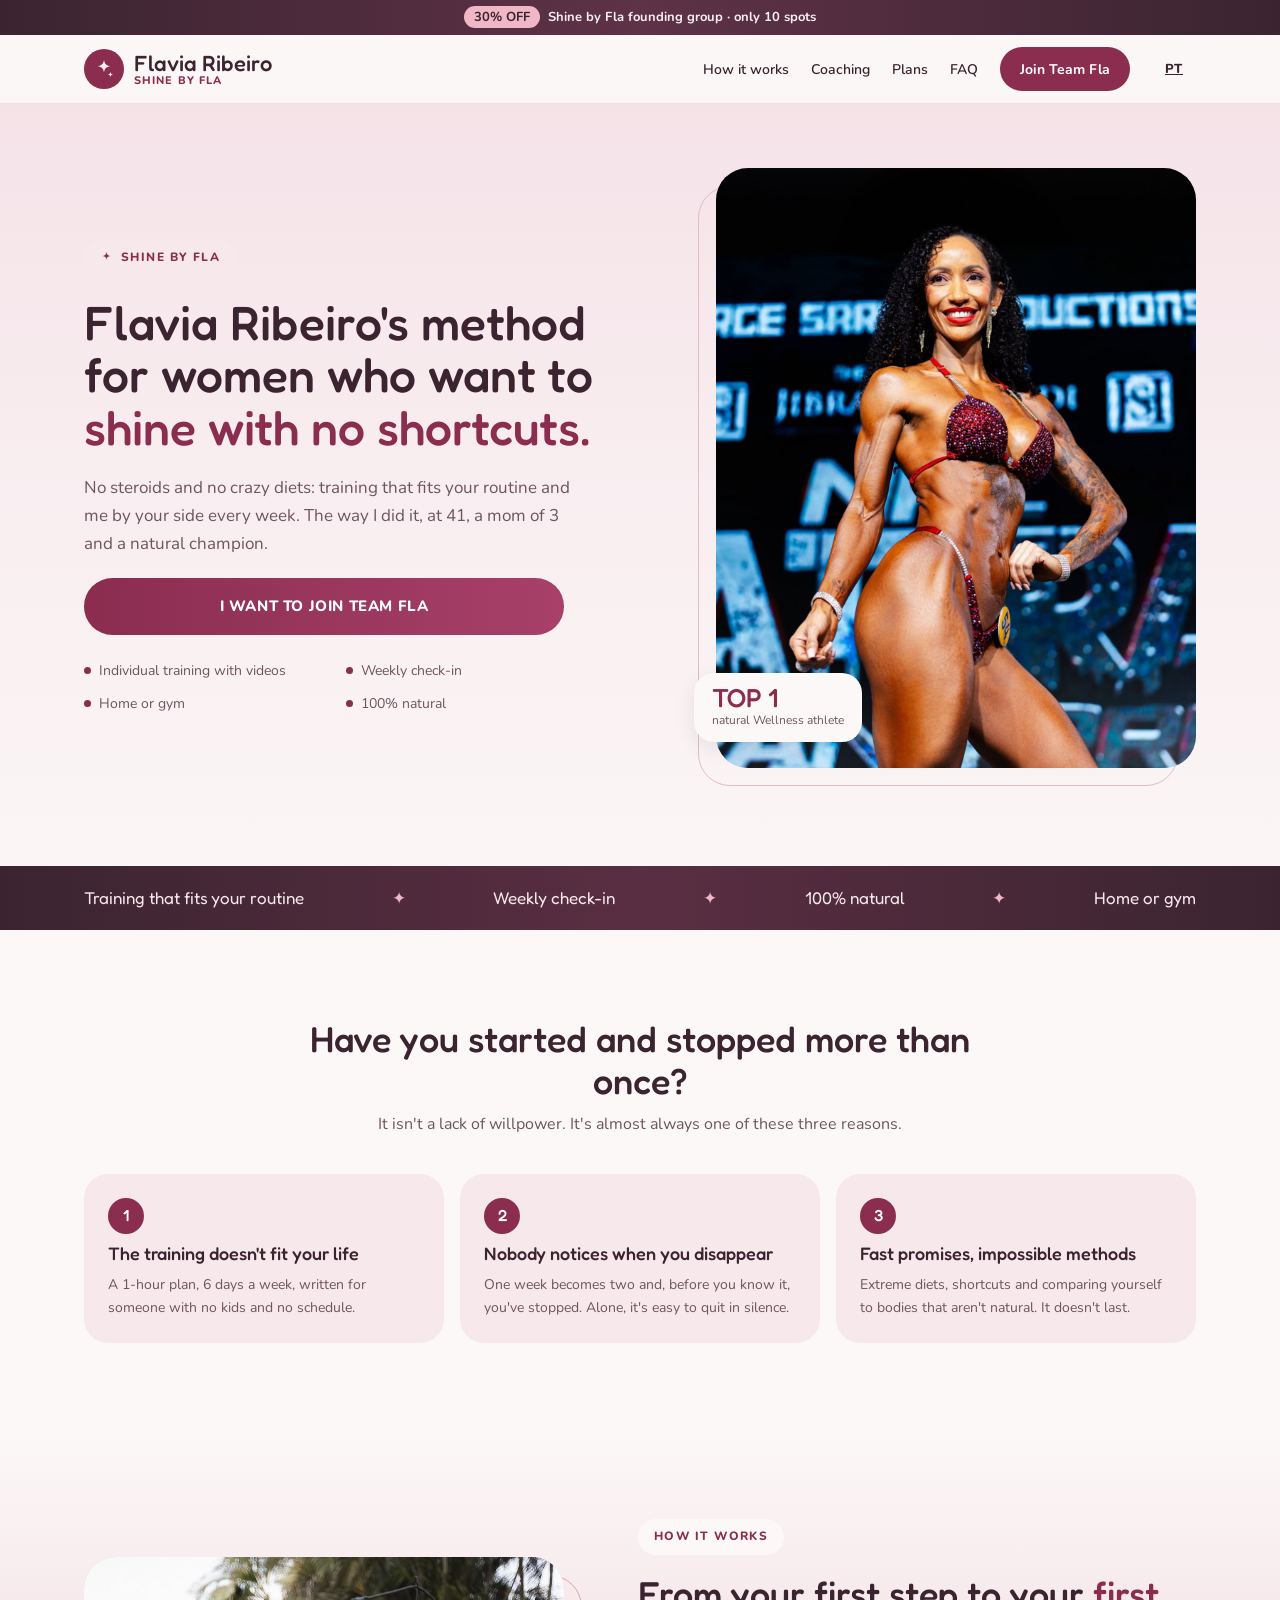
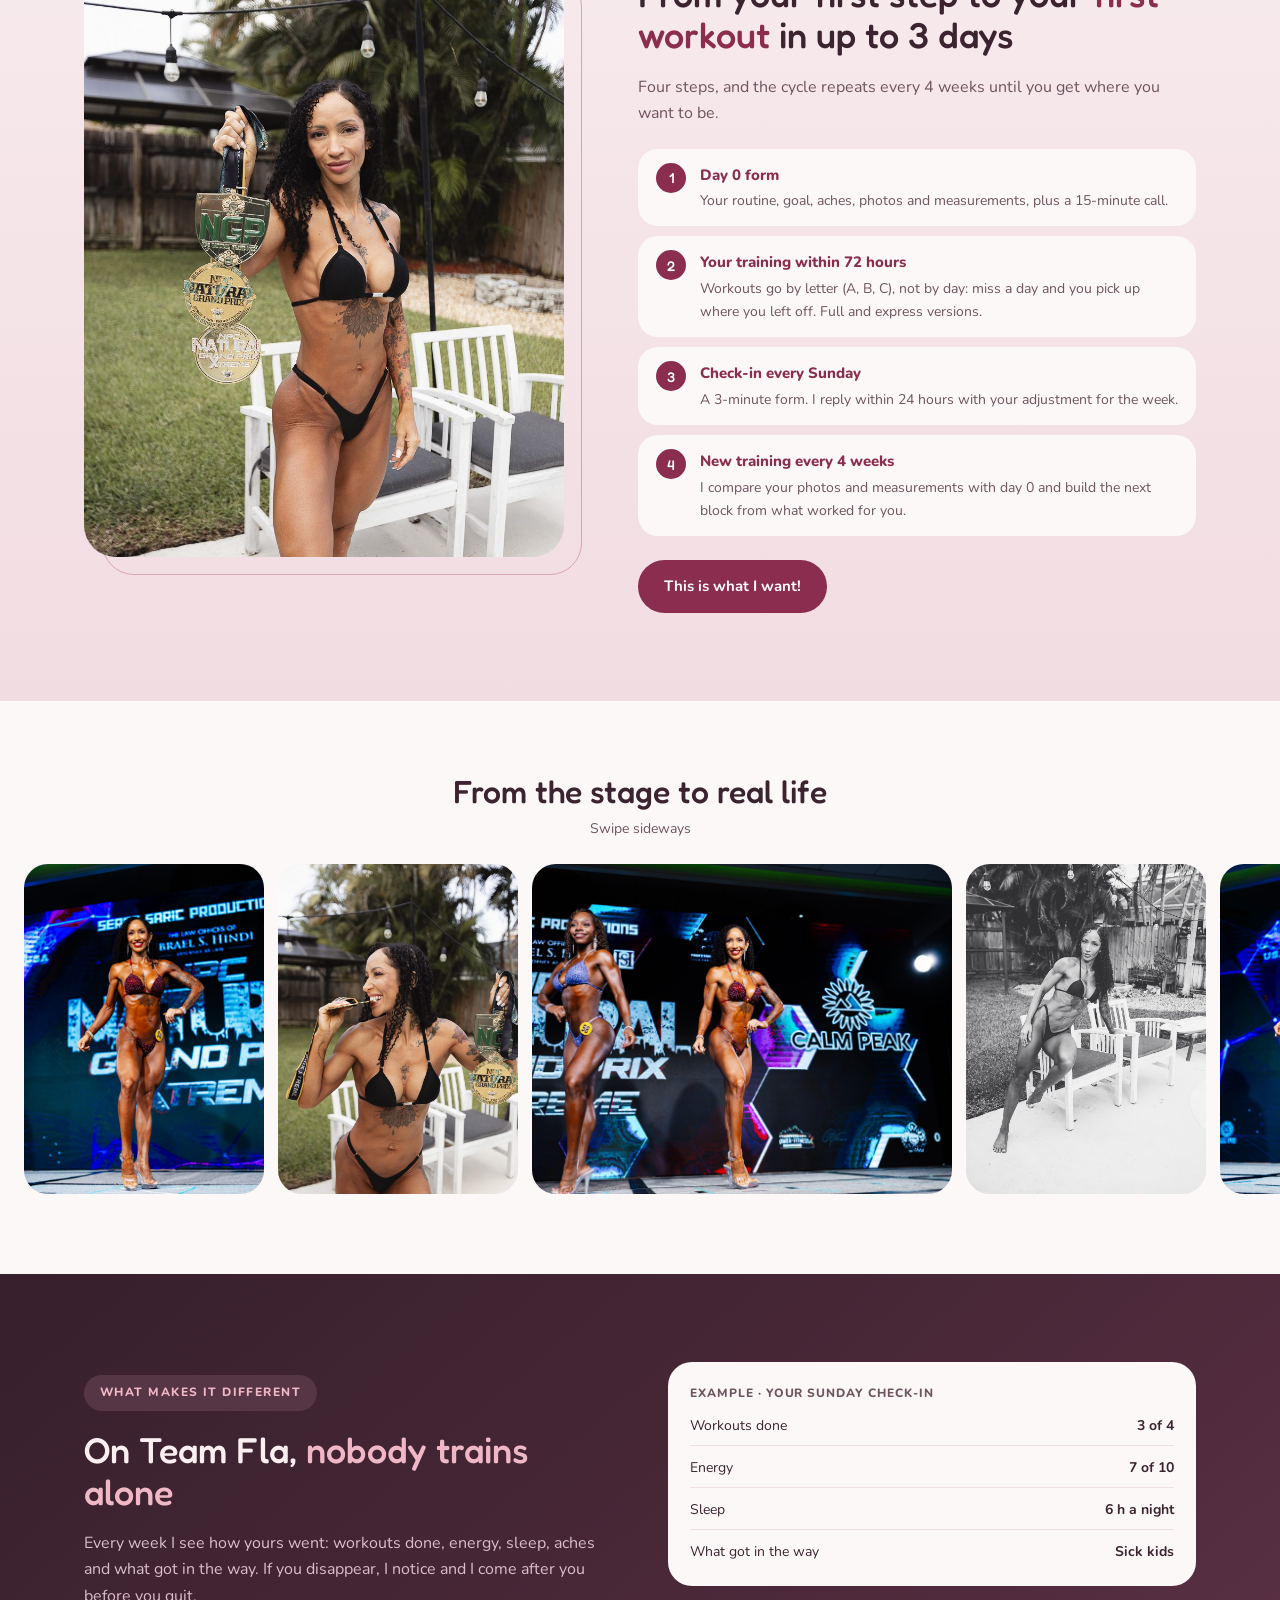
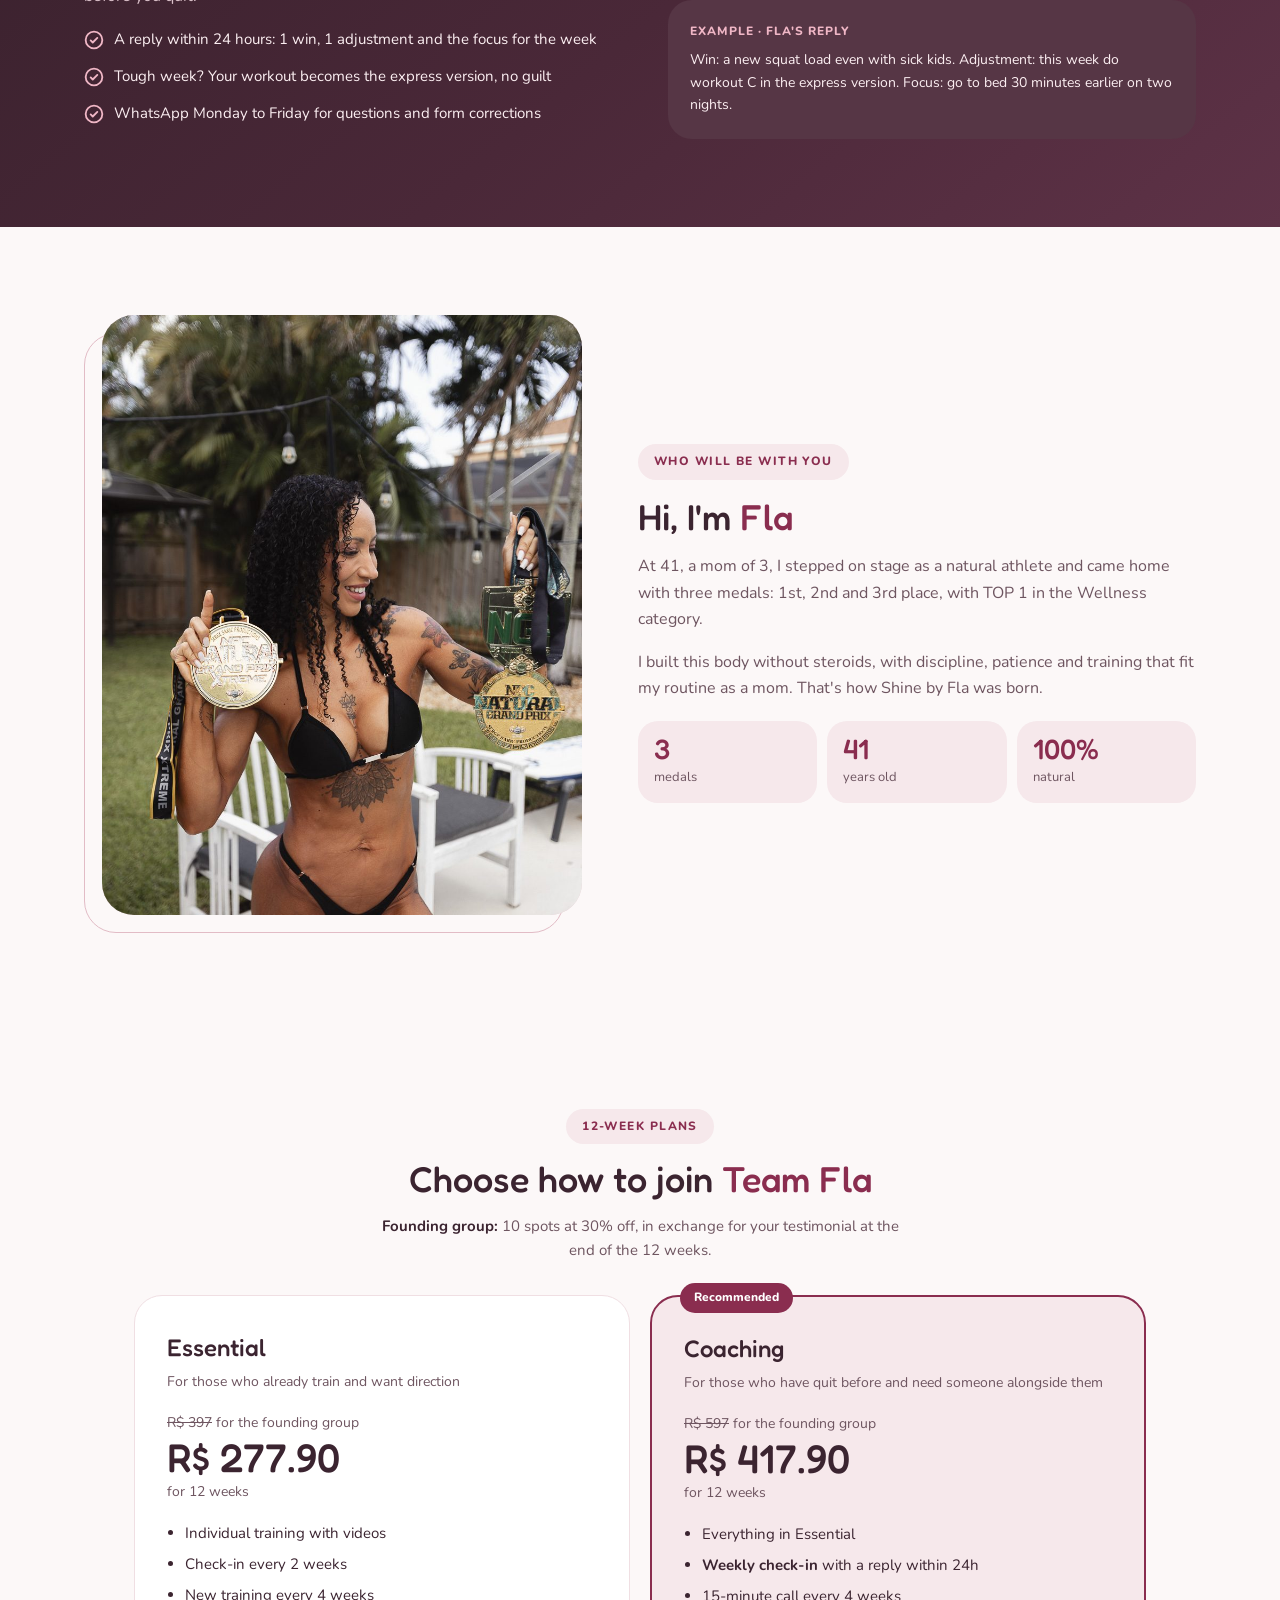
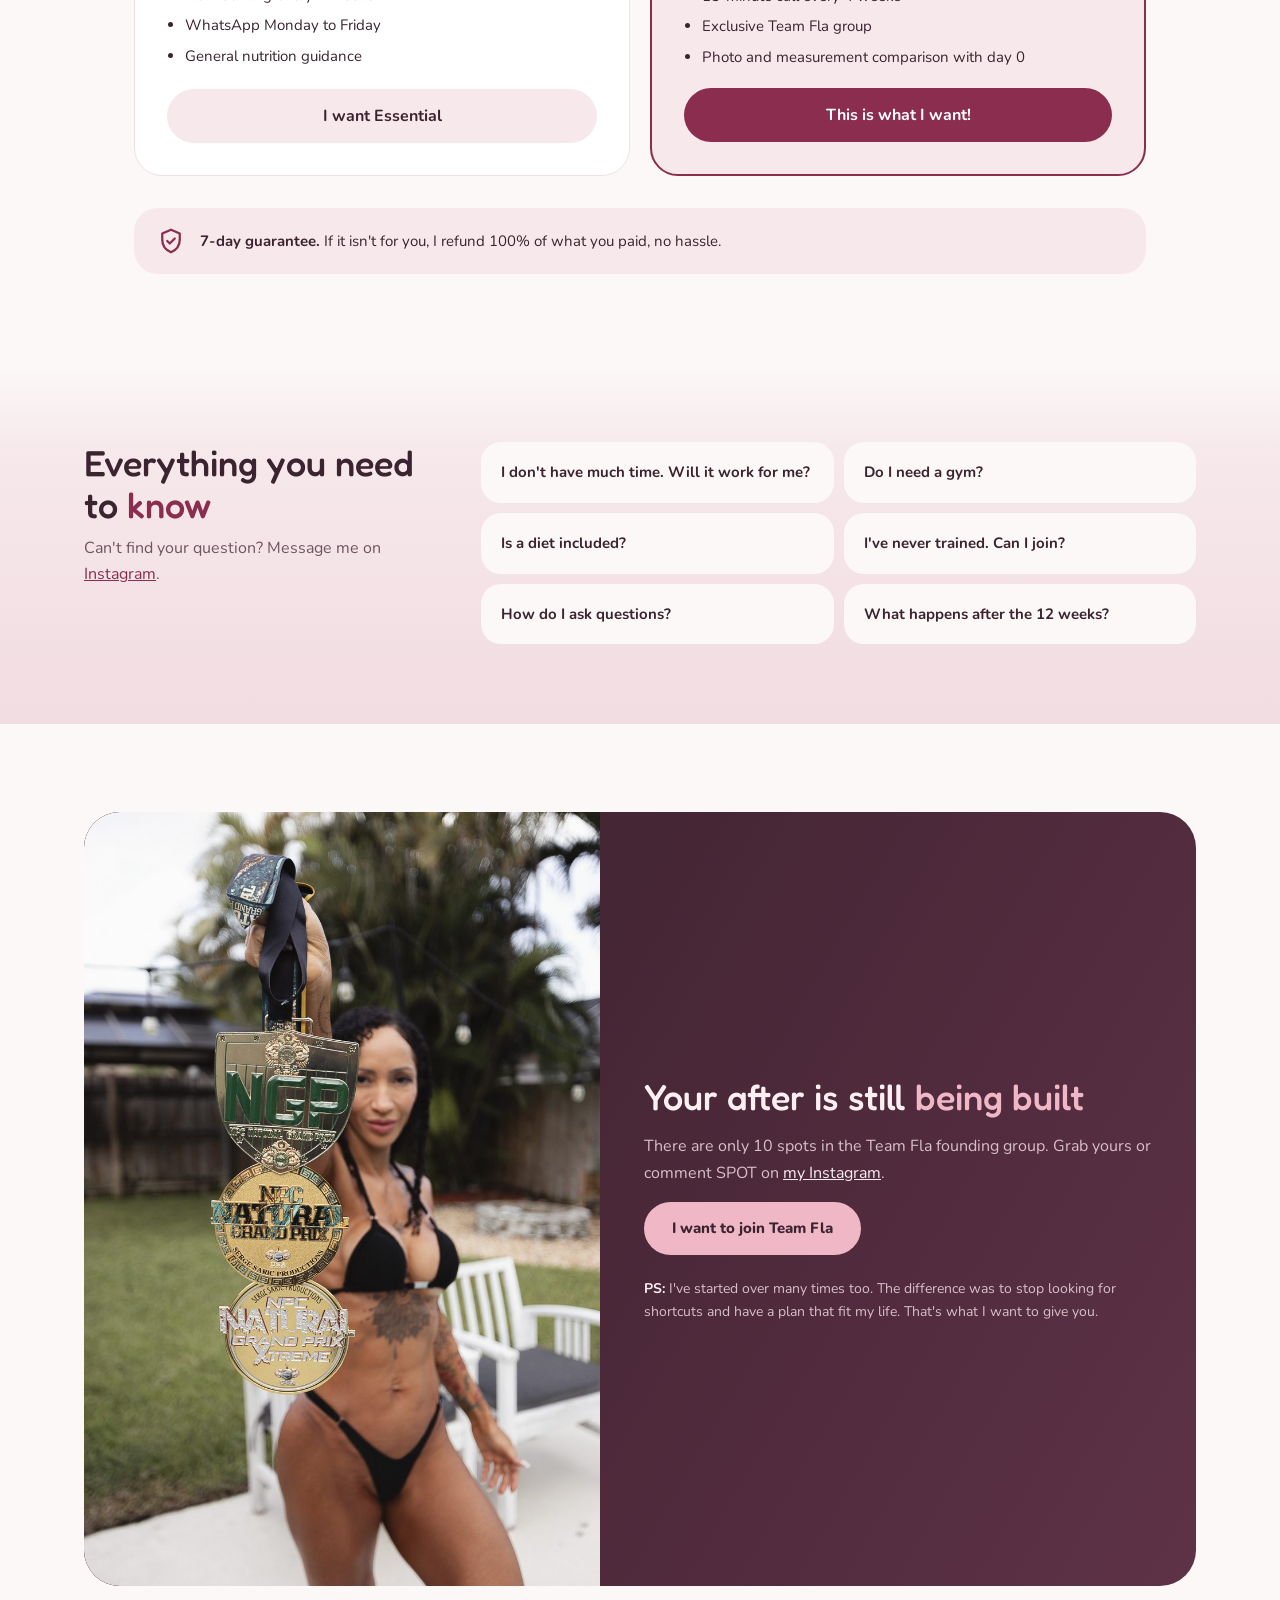
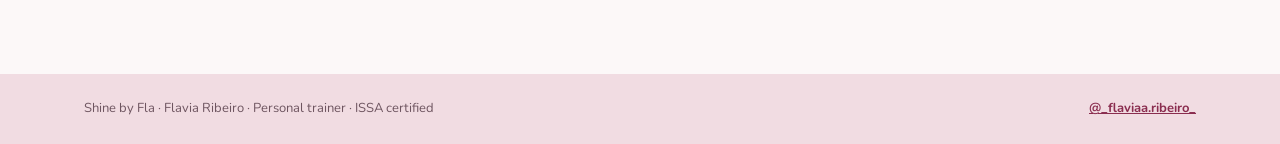
==== en/index.html @ b109c264 "Add page rebuild, English version and SEO files Completes 43a4dea, which only staged the image chang" ====
<!doctype html>
<html lang="en">
<head>
  <meta charset="utf-8">
  <meta name="viewport" content="width=device-width, initial-scale=1">
  <title>Shine by Fla · Flavia Ribeiro</title>
  <meta name="description" content="Flavia Ribeiro's method for women who want to shine with no shortcuts: training that fits your routine, weekly check-ins and 100% natural.">
  <meta name="author" content="Flavia Ribeiro">
  <meta name="theme-color" content="#FCF8F8">

  <meta name="robots" content="index, follow, max-image-preview:large">

  <meta property="og:site_name" content="Shine by Fla">
  <meta property="og:title" content="Shine by Fla · Flavia Ribeiro">
  <meta property="og:description" content="No steroids and no crazy diets: training that fits your routine and support every single week.">
  <meta property="og:type" content="website">
  <meta property="og:locale" content="en_US">
  <meta property="og:locale:alternate" content="pt_BR">
  <meta property="og:url" content="https://flaribeiro.com/en/">
  <meta property="og:image" content="https://flaribeiro.com/images/og.jpg">
  <meta property="og:image:type" content="image/jpeg">
  <meta property="og:image:width" content="1200">
  <meta property="og:image:height" content="630">
  <meta property="og:image:alt" content="Flavia Ribeiro smiling on the Grand Prix stage">
  <meta name="twitter:card" content="summary_large_image">
  <meta name="twitter:title" content="Shine by Fla · Flavia Ribeiro">
  <meta name="twitter:description" content="No steroids and no crazy diets: training that fits your routine and support every single week.">
  <meta name="twitter:image" content="https://flaribeiro.com/images/og.jpg">
  <meta name="twitter:image:alt" content="Flavia Ribeiro smiling on the Grand Prix stage">

  <link rel="canonical" href="https://flaribeiro.com/en/">
  <link rel="alternate" hreflang="pt-BR" href="https://flaribeiro.com/">
  <link rel="alternate" hreflang="en" href="https://flaribeiro.com/en/">
  <link rel="alternate" hreflang="x-default" href="https://flaribeiro.com/">
  <link rel="icon" type="image/svg+xml" href="../favicon.svg">
  <link rel="apple-touch-icon" href="../apple-touch-icon.png">
  <link rel="preload" as="image" href="../images/hero-palco.jpg" fetchpriority="high">

  <script type="application/ld+json">
  {
    "@context": "https://schema.org",
    "@graph": [
      {
        "@type": "WebSite",
        "@id": "https://flaribeiro.com/en/#website",
        "url": "https://flaribeiro.com/en/",
        "name": "Shine by Fla",
        "inLanguage": "en",
        "publisher": { "@id": "https://flaribeiro.com/#flavia" }
      },
      {
        "@type": "Person",
        "@id": "https://flaribeiro.com/#flavia",
        "name": "Flavia Ribeiro",
        "jobTitle": "Personal trainer",
        "description": "ISSA-certified personal trainer.",
        "url": "https://flaribeiro.com/en/",
        "image": "https://flaribeiro.com/images/hero-palco.jpg",
        "sameAs": ["https://www.instagram.com/_flaviaa.ribeiro_/"]
      },
      {
        "@type": "Service",
        "@id": "https://flaribeiro.com/en/#service",
        "name": "Shine by Fla",
        "serviceType": "Online training coaching",
        "description": "12-week program with individual video workouts, check-ins and coaching, at home or at the gym.",
        "url": "https://flaribeiro.com/en/",
        "image": "https://flaribeiro.com/images/hero-palco.jpg",
        "provider": { "@id": "https://flaribeiro.com/#flavia" },
        "offers": [
          {
            "@type": "Offer",
            "name": "Essential",
            "price": "277.90",
            "priceCurrency": "BRL",
            "url": "https://flaribeiro.com/en/#plans"
          },
          {
            "@type": "Offer",
            "name": "Coaching",
            "price": "417.90",
            "priceCurrency": "BRL",
            "url": "https://flaribeiro.com/en/#plans"
          }
        ]
      },
      {
        "@type": "FAQPage",
        "@id": "https://flaribeiro.com/en/#faq",
        "inLanguage": "en",
        "mainEntity": [
          { "@type": "Question", "name": "I don't have much time. Will it work for me?", "acceptedAnswer": { "@type": "Answer", "text": "Yes. Every workout has an express version, and workouts go by letter: miss a day and you pick up where you left off." } },
          { "@type": "Question", "name": "Do I need a gym?", "acceptedAnswer": { "@type": "Answer", "text": "No. I build your training around what you have, at home or at the gym." } },
          { "@type": "Question", "name": "Is a diet included?", "acceptedAnswer": { "@type": "Answer", "text": "You get general nutrition guidance. An individual meal plan comes from a nutritionist." } },
          { "@type": "Question", "name": "I've never trained. Can I join?", "acceptedAnswer": { "@type": "Answer", "text": "Yes. Your day 0 form sets your level, and the videos show every exercise." } },
          { "@type": "Question", "name": "How do I ask questions?", "acceptedAnswer": { "@type": "Answer", "text": "On WhatsApp, Monday to Friday. You can send a video of an exercise for me to correct." } },
          { "@type": "Question", "name": "What happens after the 12 weeks?", "acceptedAnswer": { "@type": "Answer", "text": "In week 10 we talk about your next cycle. Renew before week 12 and you get 10% off." } }
        ]
      }
    ]
  }
  </script>

  <link rel="preconnect" href="https://fonts.googleapis.com">
  <link rel="preconnect" href="https://fonts.gstatic.com" crossorigin>
  <link href="https://fonts.googleapis.com/css2?family=Fredoka:wght@400;500;600&family=Nunito:wght@400;500;600;700;800&display=swap" rel="stylesheet">

  <link rel="stylesheet" href="../styles.css">

  <script async src="https://www.googletagmanager.com/gtag/js?id=G-E8Y16LYH1F"></script>
  <script>
    window.dataLayer = window.dataLayer || [];
    function gtag(){dataLayer.push(arguments);}
    gtag('js', new Date());
    gtag('config', 'G-E8Y16LYH1F');
  </script>
</head>
<body>
  <a class="skip-link" href="#top">Skip to content</a>

  <svg width="0" height="0" style="position:absolute" aria-hidden="true">
    <symbol id="i-sparkle" viewBox="0 0 24 24"><path d="M12 2c.6 4.6 2.4 6.4 7 7-4.6.6-6.4 2.4-7 7-.6-4.6-2.4-6.4-7-7 4.6-.6 6.4-2.4 7-7z"/></symbol>
    <symbol id="i-sparkles" viewBox="0 0 24 24"><path d="M12 2c.6 4.6 2.4 6.4 7 7-4.6.6-6.4 2.4-7 7-.6-4.6-2.4-6.4-7-7 4.6-.6 6.4-2.4 7-7z"/><path d="M19 15c.3 2 1 2.7 3 3-2 .3-2.7 1-3 3-.3-2-1-2.7-3-3 2-.3 2.7-1 3-3z"/></symbol>
    <symbol id="i-check" viewBox="0 0 24 24"><circle cx="12" cy="12" r="10"/><path d="M8 12.5l2.5 2.5L16 9.5"/></symbol>
  </svg>

  <div class="page">

    <header class="site-header">
      <div class="promo"><span class="promo__tag">30% OFF</span>Shine by Fla founding group · only 10 spots</div>
      <div class="site-header__bar">
        <a class="brand" href="#top">
          <span class="brand__mark"><svg aria-hidden="true" width="22" height="22"><use href="#i-sparkles"/></svg></span>
          <span class="brand__text">
            <span class="brand__name">Flavia Ribeiro</span>
            <span class="brand__sub">SHINE BY FLA</span>
          </span>
        </a>
        <nav class="site-nav" aria-label="Sections">
          <a class="site-nav__link" href="#how-it-works">How it works</a>
          <a class="site-nav__link" href="#coaching">Coaching</a>
          <a class="site-nav__link" href="#plans">Plans</a>
          <a class="site-nav__link" href="#faq">FAQ</a>
          <a class="btn btn--accent btn--nav" href="#plans">Join Team Fla</a>
          <a class="lang-link" href="../" hreflang="pt-BR" lang="pt-BR" aria-label="Ler esta página em português">PT</a>
        </nav>
      </div>
    </header>

    <main>

      <section id="top" class="wrap split hero">
        <div class="split__text split__text--wide hero__copy">
          <p class="pill pill--soft pill--icon"><svg aria-hidden="true" width="13" height="13"><use href="#i-sparkle"/></svg>SHINE BY FLA</p>
          <h1>Flavia Ribeiro's method for women who want to <span class="hl">shine with no shortcuts.</span></h1>
          <p class="hero__lede">No steroids and no crazy diets: training that fits your routine and me by your side every week. The way I did it, at 41, a mom of 3 and a natural champion.</p>
          <a class="btn btn--hero" href="#plans">I WANT TO JOIN TEAM FLA</a>
          <ul class="hero__points">
            <li>Individual training with videos</li>
            <li>Weekly check-in</li>
            <li>Home or gym</li>
            <li>100% natural</li>
          </ul>
        </div>
        <div class="framed framed--left">
          <div class="framed__line" aria-hidden="true"></div>
          <img src="../images/hero-palco.jpg" alt="Flavia Ribeiro smiling on the Grand Prix stage" width="1350" height="1800" style="object-position: center 22%" fetchpriority="high" decoding="async">
          <div class="badge">
            <span class="badge__title">TOP 1</span>
            <span class="badge__sub">natural Wellness athlete</span>
          </div>
        </div>
      </section>

      <section class="pillars" aria-label="Shine by Fla pillars">
        <div class="wrap pillars__row">
          <span>Training that fits your routine</span>
          <span class="pillars__star" aria-hidden="true">✦</span>
          <span>Weekly check-in</span>
          <span class="pillars__star" aria-hidden="true">✦</span>
          <span>100% natural</span>
          <span class="pillars__star" aria-hidden="true">✦</span>
          <span>Home or gym</span>
        </div>
      </section>

      <section class="wrap section pain">
        <div class="section-head">
          <h2>Have you started and stopped more than once?</h2>
          <p>It isn't a lack of willpower. It's almost always one of these three reasons.</p>
        </div>
        <div class="pain__grid">
          <div class="pain__card">
            <p class="num num--lg">1</p>
            <h3>The training doesn't fit your life</h3>
            <p>A 1-hour plan, 6 days a week, written for someone with no kids and no schedule.</p>
          </div>
          <div class="pain__card">
            <p class="num num--lg">2</p>
            <h3>Nobody notices when you disappear</h3>
            <p>One week becomes two and, before you know it, you've stopped. Alone, it's easy to quit in silence.</p>
          </div>
          <div class="pain__card">
            <p class="num num--lg">3</p>
            <h3>Fast promises, impossible methods</h3>
            <p>Extreme diets, shortcuts and comparing yourself to bodies that aren't natural. It doesn't last.</p>
          </div>
        </div>
      </section>

      <section id="how-it-works" class="how">
        <div class="wrap split split--reverse section">
          <div class="framed framed--right">
            <div class="framed__line" aria-hidden="true"></div>
            <img src="../images/como-funciona-medalhas.jpg" alt="Flavia holding her three Grand Prix medals" width="900" height="1350" style="object-position: center 28%" loading="lazy" decoding="async">
          </div>
          <div class="split__text split__text--wide stack-18">
            <p class="pill pill--light">HOW IT WORKS</p>
            <h2>From your first step to your <span class="hl">first workout</span> in up to 3 days</h2>
            <p class="muted">Four steps, and the cycle repeats every 4 weeks until you get where you want to be.</p>
            <ol class="steps">
              <li class="step">
                <span class="num">1</span>
                <div><h3>Day 0 form</h3><p>Your routine, goal, aches, photos and measurements, plus a 15-minute call.</p></div>
              </li>
              <li class="step">
                <span class="num">2</span>
                <div><h3>Your training within 72 hours</h3><p>Workouts go by letter (A, B, C), not by day: miss a day and you pick up where you left off. Full and express versions.</p></div>
              </li>
              <li class="step">
                <span class="num">3</span>
                <div><h3>Check-in every Sunday</h3><p>A 3-minute form. I reply within 24 hours with your adjustment for the week.</p></div>
              </li>
              <li class="step">
                <span class="num">4</span>
                <div><h3>New training every 4 weeks</h3><p>I compare your photos and measurements with day 0 and build the next block from what worked for you.</p></div>
              </li>
            </ol>
            <a class="btn btn--accent btn--inline" href="#plans">This is what I want!</a>
          </div>
        </div>
      </section>

      <section class="gallery" aria-labelledby="gallery-title">
        <div class="wrap section-head section-head--tight">
          <h2 id="gallery-title" class="h2--sm">From the stage to real life</h2>
          <p class="small">Swipe sideways</p>
        </div>
        <div class="rail" tabindex="0" role="group" aria-labelledby="gallery-title">
          <div class="rail__track">
            <img src="../images/galeria-1.jpg" alt="Flavia facing front on the NPC Natural Grand Prix stage" width="1350" height="1800" style="object-position: center 35%" loading="lazy" decoding="async">
            <img src="../images/galeria-2.jpg" alt="Flavia biting her medal and smiling" width="900" height="1350" style="object-position: center 25%" loading="lazy" decoding="async">
            <img class="rail__wide" src="../images/galeria-3.jpg" alt="Flavia during the stage comparison" width="1800" height="1350" style="object-position: 78% center" loading="lazy" decoding="async">
            <img src="../images/galeria-4.jpg" alt="Black and white photo of Flavia in the backyard" width="900" height="1350" style="object-position: center 40%" loading="lazy" decoding="async">
            <img src="../images/galeria-5.jpg" alt="Flavia in a side pose on stage" width="1350" height="1800" style="object-position: center 35%" loading="lazy" decoding="async">
            <img src="../images/galeria-6.jpg" alt="Flavia smiling on stage" width="1350" height="1800" style="object-position: center 30%" loading="lazy" decoding="async">
            <img src="../images/galeria-7.jpg" alt="Flavia in a back pose on stage" width="1350" height="1800" style="object-position: center 35%" loading="lazy" decoding="async">
            <img src="../images/galeria-8.jpg" alt="Flavia walking on stage" width="1350" height="1800" style="object-position: center 40%" loading="lazy" decoding="async">
            <img src="../images/galeria-9.jpg" alt="Flavia in a front pose on stage" width="1350" height="1800" style="object-position: center 30%" loading="lazy" decoding="async">
          </div>
        </div>
      </section>

      <section id="coaching" class="coach">
        <div class="wrap split section">
          <div class="split__text stack-18">
            <p class="pill pill--dark">WHAT MAKES IT DIFFERENT</p>
            <h2>On Team Fla, <span class="hl-light">nobody trains alone</span></h2>
            <p class="coach__lede">Every week I see how yours went: workouts done, energy, sleep, aches and what got in the way. If you disappear, I notice and I come after you before you quit.</p>
            <ul class="coach__list">
              <li><svg aria-hidden="true" width="20" height="20"><use href="#i-check"/></svg><span>A reply within 24 hours: 1 win, 1 adjustment and the focus for the week</span></li>
              <li><svg aria-hidden="true" width="20" height="20"><use href="#i-check"/></svg><span>Tough week? Your workout becomes the express version, no guilt</span></li>
              <li><svg aria-hidden="true" width="20" height="20"><use href="#i-check"/></svg><span>WhatsApp Monday to Friday for questions and form corrections</span></li>
            </ul>
          </div>
          <div class="split__text coach__cards">
            <div class="checkin">
              <p class="card-label">Example · your Sunday check-in</p>
              <div class="checkin__row"><span>Workouts done</span><strong>3 of 4</strong></div>
              <div class="checkin__row"><span>Energy</span><strong>7 of 10</strong></div>
              <div class="checkin__row"><span>Sleep</span><strong>6 h a night</strong></div>
              <div class="checkin__row"><span>What got in the way</span><strong>Sick kids</strong></div>
            </div>
            <div class="reply">
              <p class="card-label">Example · Fla's reply</p>
              <p>Win: a new squat load even with sick kids. Adjustment: this week do workout C in the express version. Focus: go to bed 30 minutes earlier on two nights.</p>
            </div>
          </div>
        </div>
      </section>

      <section class="wrap split section about">
        <div class="framed framed--left">
          <div class="framed__line" aria-hidden="true"></div>
          <img src="../images/sobre-medalhas.jpg" alt="Flavia smiling with her medals in her backyard" width="900" height="1350" style="object-position: 52% 30%" loading="lazy" decoding="async">
        </div>
        <div class="split__text split__text--wide stack-16">
          <p class="pill pill--soft">WHO WILL BE WITH YOU</p>
          <h2>Hi, I'm <span class="hl">Fla</span></h2>
          <p class="muted">At 41, a mom of 3, I stepped on stage as a natural athlete and came home with three medals: 1st, 2nd and 3rd place, with TOP 1 in the Wellness category.</p>
          <p class="muted">I built this body without steroids, with discipline, patience and training that fit my routine as a mom. That's how Shine by Fla was born.</p>
          <div class="stats">
            <div class="stat"><p class="stat__value">3</p><p class="stat__label">medals</p></div>
            <div class="stat"><p class="stat__value">41</p><p class="stat__label">years old</p></div>
            <div class="stat"><p class="stat__value">100%</p><p class="stat__label">natural</p></div>
          </div>
        </div>
      </section>

      <!-- Testimonials: disabled until real, authorized content exists. See the commented section in ../index.html. -->

      <section id="plans" class="plans">
        <div class="plans__head">
          <p class="pill pill--soft">12-WEEK PLANS</p>
          <h2>Choose how to join <span class="hl">Team Fla</span></h2>
          <p><strong>Founding group:</strong> 10 spots at 30% off, in exchange for your testimonial at the end of the 12 weeks.</p>
        </div>
        <div class="plans__grid">
          <div class="plan">
            <div>
              <h3>Essential</h3>
              <p class="plan__for">For those who already train and want direction</p>
            </div>
            <div>
              <p class="plan__note"><s>R$ 397</s> for the founding group</p>
              <p class="plan__price">R$ 277.90</p>
              <p class="plan__note">for 12 weeks</p>
            </div>
            <ul class="plan__list">
              <li>Individual training with videos</li>
              <li>Check-in every 2 weeks</li>
              <li>New training every 4 weeks</li>
              <li>WhatsApp Monday to Friday</li>
              <li>General nutrition guidance</li>
            </ul>
            <a class="btn btn--soft btn--plan" href="https://wa.me/17543263220?text=Hi%20Fla!%20I%20want%20to%20join%20Team%20Fla%20on%20the%20Essential%20plan." rel="noopener">I want Essential</a>
          </div>
          <div class="plan plan--featured">
            <p class="plan__flag">Recommended</p>
            <div>
              <h3>Coaching</h3>
              <p class="plan__for">For those who have quit before and need someone alongside them</p>
            </div>
            <div>
              <p class="plan__note"><s>R$ 597</s> for the founding group</p>
              <p class="plan__price">R$ 417.90</p>
              <p class="plan__note">for 12 weeks</p>
            </div>
            <ul class="plan__list">
              <li>Everything in Essential</li>
              <li><strong>Weekly check-in</strong> with a reply within 24h</li>
              <li>15-minute call every 4 weeks</li>
              <li>Exclusive Team Fla group</li>
              <li>Photo and measurement comparison with day 0</li>
            </ul>
            <a class="btn btn--accent btn--plan" href="https://wa.me/17543263220?text=Hi%20Fla!%20I%20want%20to%20join%20Team%20Fla%20on%20the%20Coaching%20plan." rel="noopener">This is what I want!</a>
          </div>
        </div>
        <div class="guarantee">
          <svg aria-hidden="true" width="30" height="30" viewBox="0 0 24 24" fill="none" stroke="#8A2D4F" stroke-width="1.8" stroke-linecap="round" stroke-linejoin="round"><path d="M12 3l7 3v5c0 5-3.5 8.5-7 10-3.5-1.5-7-5-7-10V6l7-3z"/><path d="M9 12l2 2 4-4"/></svg>
          <p><strong>7-day guarantee.</strong> If it isn't for you, I refund 100% of what you paid, no hassle.</p>
        </div>
      </section>

      <section id="faq" class="faq">
        <div class="wrap faq__inner">
          <div class="faq__intro">
            <h2>Everything you need to <span class="hl">know</span></h2>
            <p class="muted">Can't find your question? Message me on <a href="https://www.instagram.com/_flaviaa.ribeiro_/" rel="noopener">Instagram</a>.</p>
          </div>
          <div class="faq__list">
            <details><summary>I don't have much time. Will it work for me?</summary><p>Yes. Every workout has an express version, and workouts go by letter: miss a day and you pick up where you left off.</p></details>
            <details><summary>Do I need a gym?</summary><p>No. I build your training around what you have, at home or at the gym.</p></details>
            <details><summary>Is a diet included?</summary><p>You get general nutrition guidance. An individual meal plan comes from a nutritionist.</p></details>
            <details><summary>I've never trained. Can I join?</summary><p>Yes. Your day 0 form sets your level, and the videos show every exercise.</p></details>
            <details><summary>How do I ask questions?</summary><p>On WhatsApp, Monday to Friday. You can send a video of an exercise for me to correct.</p></details>
            <details><summary>What happens after the 12 weeks?</summary><p>In week 10 we talk about your next cycle. Renew before week 12 and you get 10% off.</p></details>
          </div>
        </div>
      </section>

      <section class="wrap section">
        <div class="final">
          <img src="../images/cta-medalhas.jpg" alt="Flavia raising her medals in the foreground" width="900" height="1350" loading="lazy" decoding="async">
          <div class="final__copy">
            <h2>Your after is still <span class="hl-light">being built</span></h2>
            <p>There are only 10 spots in the Team Fla founding group. Grab yours or comment SPOT on <a href="https://www.instagram.com/_flaviaa.ribeiro_/" rel="noopener">my Instagram</a>.</p>
            <a class="btn btn--rose" href="#plans">I want to join Team Fla</a>
            <p class="final__ps"><strong>PS:</strong> I've started over many times too. The difference was to stop looking for shortcuts and have a plan that fit my life. That's what I want to give you.</p>
          </div>
        </div>
      </section>

    </main>

    <footer class="site-footer">
      <div class="wrap site-footer__row">
        <span>Shine by Fla · Flavia Ribeiro · Personal trainer · ISSA certified</span>
        <a href="https://www.instagram.com/_flaviaa.ribeiro_/" rel="noopener">@_flaviaa.ribeiro_</a>
      </div>
    </footer>

  </div>
</body>
</html>
---- styles.css ----
/* Shine by Fla. Values follow the "Página de vendas" design mockup. */

:root {
  --accent: #8A2D4F;
  --accent-hover: #6A1F3B;
  --accent-bright: #A8406A;
  --ink: #3B2430;
  --muted: #6E5560;
  --paper: #FCF8F8;
  --blush: #F6E8EB;
  --blush-deep: #F1DCE2;
  --line: #F0DFE3;
  --rose: #F0B7C6;
  --rose-line: #E2BCC6;
  --rose-line-deep: #D9A5B4;
  --photo-bg: #EBCFD6;
  --plum: #563645;
  --on-dark: #FCEFF2;
  --on-dark-muted: #D9BFC8;
  --display: Fredoka, sans-serif;
  --body: Nunito, system-ui, sans-serif;
}

*, *::before, *::after { box-sizing: border-box; }

html { scroll-behavior: smooth; scroll-padding-top: 110px; }

body {
  margin: 0;
  background: var(--paper);
  color: var(--ink);
  font-family: var(--body);
  font-size: 16px;
  line-height: 1.65;
}

h1, h2, h3, p, ul, ol { margin: 0; }
img { max-width: 100%; }

a { color: var(--accent); }
a:hover { color: var(--accent-hover); }

:focus-visible { outline: 3px solid var(--accent); outline-offset: 2px; }
.coach :focus-visible, .final :focus-visible { outline-color: var(--rose); }

.skip-link {
  position: absolute;
  left: 16px;
  top: -60px;
  z-index: 20;
  padding: 10px 16px;
  border-radius: 999px;
  background: var(--ink);
  color: #fff;
}
.skip-link:focus { top: 8px; color: #fff; }

.page {
  background: linear-gradient(180deg, #F3DFE5 0, #F8ECEF 420px, var(--paper) 980px, var(--paper) 100%);
}

/* Type */
h1, h2 { font-family: var(--display); font-weight: 500; }
h1 { font-size: clamp(34px, 6vw, 48px); line-height: 1.1; }
h2 { font-size: clamp(28px, 4.5vw, 36px); line-height: 1.15; }
.h2--sm { font-size: clamp(26px, 4vw, 32px); line-height: 1.2; }
.hl { color: var(--accent); }
.hl-light { color: var(--rose); }
.muted { color: var(--muted); }
.small { font-size: 14px; }

/* Layout */
.wrap { max-width: 1160px; margin: 0 auto; padding-left: 24px; padding-right: 24px; }
.section { padding-top: 88px; padding-bottom: 88px; }

.split { display: flex; flex-wrap: wrap; gap: 56px; align-items: center; }
.split--reverse { flex-wrap: wrap-reverse; }
.split__text { flex: 1 1 420px; min-width: 0; }
.split__text--wide { flex-basis: 440px; }

.stack-16, .stack-18 { display: flex; flex-direction: column; }
.stack-16 { gap: 16px; }
.stack-18 { gap: 18px; }

.section-head { max-width: 680px; display: flex; flex-direction: column; gap: 10px; text-align: center; }
.section-head p { color: var(--muted); }
.section-head--tight { max-width: 1160px; align-items: center; gap: 6px; padding-bottom: 24px; }

/* Pills */
.pill {
  align-self: flex-start;
  font-size: 12px;
  font-weight: 800;
  letter-spacing: 0.12em;
  padding: 8px 16px;
  border-radius: 999px;
}
.pill--icon { display: inline-flex; align-items: center; gap: 8px; }
.pill--icon svg { fill: currentColor; }
.pill--soft { background: var(--blush); color: var(--accent); }
.pill--light { background: var(--paper); color: var(--accent); }
.pill--dark { background: var(--plum); color: var(--rose); }

/* Buttons */
.btn {
  display: inline-flex;
  align-items: center;
  justify-content: center;
  text-align: center;
  text-decoration: none;
  border-radius: 999px;
  font-weight: 700;
  transition: filter 0.15s ease;
}
.btn:hover { filter: brightness(0.93); }
.btn--accent, .btn--accent:hover { background: var(--accent); color: #fff; }
.btn--soft, .btn--soft:hover { background: var(--blush); color: var(--ink); }
.btn--rose, .btn--rose:hover {
  align-self: flex-start;
  background: var(--rose);
  color: var(--ink);
  padding: 14px 28px;
  font-weight: 800;
  font-size: 15px;
  min-height: 50px;
}
.btn--nav { padding: 10px 20px; min-height: 44px; }
.btn--inline { align-self: flex-start; margin-top: 6px; padding: 14px 26px; font-size: 15px; min-height: 50px; }
.btn--plan { margin-top: auto; padding: 14px 24px; min-height: 50px; }
.btn--hero, .btn--hero:hover {
  align-self: stretch;
  max-width: 480px;
  min-height: 54px;
  padding: 16px 28px;
  background: linear-gradient(90deg, var(--accent) 0%, var(--accent-bright) 100%);
  color: #fff;
  font-weight: 800;
  font-size: 15px;
  letter-spacing: 0.04em;
}

/* Numbered markers */
.num {
  flex: none;
  width: 30px;
  height: 30px;
  border-radius: 999px;
  background: var(--accent);
  color: #fff;
  font-family: var(--display);
  font-weight: 500;
  font-size: 14px;
  display: flex;
  align-items: center;
  justify-content: center;
}
.num--lg { width: 36px; height: 36px; font-size: 16px; }

/* Header */
.site-header {
  position: sticky;
  top: 0;
  z-index: 10;
  background: rgba(252, 248, 248, 0.94);
  border-bottom: 1px solid var(--line);
}
.promo {
  background: linear-gradient(90deg, var(--ink) 0%, #5E3247 50%, var(--ink) 100%);
  color: var(--on-dark);
  font-size: 13px;
  font-weight: 700;
  text-align: center;
  padding: 7px 16px;
}
.promo__tag {
  background: var(--rose);
  color: var(--ink);
  border-radius: 999px;
  padding: 2px 10px;
  margin-right: 8px;
  white-space: nowrap;
}
.site-header__bar {
  max-width: 1160px;
  margin: 0 auto;
  padding: 12px 24px;
  display: flex;
  align-items: center;
  justify-content: space-between;
  gap: 16px;
}
.brand { text-decoration: none; display: flex; align-items: center; gap: 10px; }
.brand__mark {
  width: 40px;
  height: 40px;
  border-radius: 999px;
  background: var(--accent);
  display: flex;
  align-items: center;
  justify-content: center;
  flex: none;
}
.brand__mark svg { fill: var(--on-dark); }
.brand__text { display: flex; flex-direction: column; line-height: 1.1; }
.brand__name { font-family: var(--display); font-weight: 500; font-size: 22px; color: var(--ink); white-space: nowrap; }
.brand__sub { font-size: 11px; font-weight: 800; letter-spacing: 0.1em; color: var(--accent); }
.site-nav { display: flex; align-items: center; gap: 22px; font-size: 14px; font-weight: 600; }
.site-nav__link { color: var(--ink); text-decoration: none; }
.lang-link {
  display: inline-flex;
  align-items: center;
  justify-content: center;
  min-width: 44px;
  min-height: 44px;
  color: var(--ink);
  font-weight: 800;
  font-size: 13px;
  letter-spacing: 0.04em;
}

/* Framed photos */
.framed { flex: 1 1 380px; min-width: 0; position: relative; }
.framed img {
  position: relative;
  width: 100%;
  height: auto;
  aspect-ratio: 4 / 5;
  border-radius: 32px;
  object-fit: cover;
  display: block;
  background: var(--photo-bg);
}
.framed__line { position: absolute; top: 18px; bottom: 0; border: 1.5px solid var(--rose-line); border-radius: 32px; }
.framed--left { padding: 0 0 18px 18px; }
.framed--left .framed__line { left: 0; right: 18px; }
.framed--right { padding: 0 18px 18px 0; }
.framed--right .framed__line { right: 0; left: 18px; border-color: var(--rose-line-deep); }

/* Hero */
.hero { padding-top: 64px; padding-bottom: 80px; }
.hero__copy { display: flex; flex-direction: column; gap: 20px; }
.hero__lede { font-size: 17px; color: var(--muted); max-width: 500px; }
.hero__points {
  margin-top: 4px;
  padding: 0;
  list-style: none;
  display: flex;
  flex-wrap: wrap;
  gap: 10px 24px;
  font-size: 14px;
  color: var(--muted);
  max-width: 500px;
}
.hero__points li { display: flex; gap: 8px; align-items: center; flex: 1 1 200px; }
.hero__points li::before {
  content: "";
  width: 7px;
  height: 7px;
  border-radius: 999px;
  background: var(--accent);
  flex: none;
}
.badge {
  position: absolute;
  left: -4px;
  bottom: 44px;
  background: var(--paper);
  border-radius: 20px;
  padding: 12px 18px;
  box-shadow: 0 6px 20px rgba(59, 36, 48, 0.1);
  display: flex;
  flex-direction: column;
}
.badge__title { font-family: var(--display); font-weight: 500; font-size: 26px; line-height: 1; color: var(--accent); }
.badge__sub { font-size: 12px; color: var(--muted); }

/* Pillars */
.pillars { background: linear-gradient(90deg, var(--ink) 0%, #5A2E42 50%, var(--ink) 100%); }
.pillars__row {
  padding-top: 18px;
  padding-bottom: 18px;
  display: flex;
  flex-wrap: wrap;
  justify-content: space-between;
  gap: 10px 24px;
  font-family: var(--display);
  font-size: 17px;
  color: var(--blush);
}
.pillars__star { color: var(--rose); }

/* Pain points */
.pain { display: flex; flex-direction: column; gap: 36px; align-items: center; }
.pain__grid { width: 100%; display: flex; flex-wrap: wrap; gap: 16px; }
.pain__card {
  flex: 1 1 260px;
  background: var(--blush);
  border-radius: 24px;
  padding: 24px;
  display: flex;
  flex-direction: column;
  gap: 8px;
}
.pain__card h3 { font-family: var(--display); font-weight: 500; font-size: 18px; line-height: 1.3; }
.pain__card > p:last-child { color: var(--muted); font-size: 14px; }

/* How it works */
.how { background: linear-gradient(180deg, var(--paper) 0%, var(--blush) 22%, var(--blush-deep) 100%); }
.steps { margin-top: 4px; padding: 0; list-style: none; display: flex; flex-direction: column; gap: 10px; }
.step {
  background: var(--paper);
  border-radius: 20px;
  padding: 14px 18px;
  display: flex;
  gap: 14px;
  align-items: flex-start;
}
.step h3 { font-size: 15px; font-weight: 800; color: var(--accent); }
.step p { margin-top: 2px; color: var(--muted); font-size: 14px; }

/* Horizontal rails */
.gallery { padding: 72px 0; }
.rail { overflow-x: auto; padding: 0 24px 8px; }
.rail__track { display: flex; gap: 14px; width: max-content; margin: 0 auto; }
.gallery .rail__track img {
  width: 240px;
  height: 330px;
  border-radius: 24px;
  object-fit: cover;
  display: block;
  background: var(--blush);
  flex: none;
}
.gallery .rail__track img.rail__wide { width: 420px; }

/* Coaching */
.coach { background: linear-gradient(140deg, #36202B 0%, #4A2838 55%, #5E3247 100%); color: var(--on-dark); }
.coach__lede { color: var(--on-dark-muted); }
.coach__list { padding: 0; list-style: none; display: flex; flex-direction: column; gap: 12px; font-size: 15px; }
.coach__list li { display: flex; gap: 10px; align-items: flex-start; }
.coach__list svg {
  flex: none;
  margin-top: 3px;
  fill: none;
  stroke: var(--rose);
  stroke-width: 2.2;
  stroke-linecap: round;
  stroke-linejoin: round;
}
.coach__cards { display: flex; flex-direction: column; gap: 14px; }
.card-label { font-size: 12px; font-weight: 800; letter-spacing: 0.08em; text-transform: uppercase; }
.checkin {
  background: var(--paper);
  color: var(--ink);
  border-radius: 24px;
  padding: 22px;
  display: flex;
  flex-direction: column;
  gap: 10px;
}
.checkin .card-label { color: var(--muted); }
.checkin__row {
  display: flex;
  justify-content: space-between;
  gap: 12px;
  border-bottom: 1px solid var(--line);
  padding-bottom: 8px;
  font-size: 14px;
}
.checkin__row:last-child { border-bottom: 0; padding-bottom: 0; }
.reply { background: var(--plum); border-radius: 24px; padding: 22px; display: flex; flex-direction: column; gap: 8px; }
.reply .card-label { color: var(--rose); }
.reply p:last-child { font-size: 14px; color: var(--on-dark); line-height: 1.6; }

/* About */
.stats { display: flex; flex-wrap: wrap; gap: 10px; padding-top: 4px; }
.stat { flex: 1 1 100px; background: var(--blush); border-radius: 20px; padding: 14px 16px; }
.stat__value { font-family: var(--display); font-weight: 500; font-size: 28px; line-height: 1; color: var(--accent); }
.stat__label { margin-top: 4px; font-size: 13px; color: var(--muted); }

/* Testimonials (activate in index.html once real content exists) */
.proof { background: linear-gradient(180deg, var(--paper) 0%, var(--blush) 30%, var(--blush) 70%, var(--paper) 100%); padding: 80px 0; }
.proof__card {
  width: 400px;
  max-width: calc(100vw - 48px);
  background: var(--paper);
  border-radius: 24px;
  padding: 16px;
  display: flex;
  gap: 14px;
  align-items: center;
}
.proof__card img { flex: none; width: 120px; height: 120px; border-radius: 18px; object-fit: cover; background: var(--photo-bg); }
.proof__card p { color: var(--muted); font-size: 14px; }

/* Plans */
.plans {
  max-width: 1060px;
  margin: 0 auto;
  padding: 88px 24px;
  display: flex;
  flex-direction: column;
  gap: 32px;
}
.plans__head { display: flex; flex-direction: column; align-items: center; text-align: center; gap: 14px; }
.plans__head .pill { align-self: center; }
.plans__head h2 { max-width: 640px; }
.plans__head > p:last-child { color: var(--muted); font-size: 15px; max-width: 520px; }
.plans__head strong { color: var(--ink); }
.plans__grid { display: flex; flex-wrap: wrap; gap: 20px; align-items: stretch; }
.plan {
  flex: 1 1 320px;
  min-width: 0;
  background: #fff;
  border: 1.5px solid var(--line);
  border-radius: 28px;
  padding: 32px;
  display: flex;
  flex-direction: column;
  gap: 18px;
  position: relative;
}
.plan--featured { background: var(--blush); border: 2px solid var(--accent); }
.plan__flag {
  position: absolute;
  top: -14px;
  left: 28px;
  background: var(--accent);
  color: #fff;
  font-size: 12px;
  font-weight: 800;
  padding: 5px 14px;
  border-radius: 999px;
}
.plan h3 { font-family: var(--display); font-weight: 500; font-size: 24px; }
.plan__for { margin-top: 2px; color: var(--muted); font-size: 14px; }
.plan__note { color: var(--muted); font-size: 14px; }
.plan__price { font-family: var(--display); font-weight: 500; font-size: 40px; line-height: 1.15; }
.plan__list { padding-left: 18px; display: flex; flex-direction: column; gap: 6px; font-size: 15px; }
.guarantee {
  display: flex;
  flex-wrap: wrap;
  gap: 14px;
  align-items: center;
  background: var(--blush);
  border-radius: 24px;
  padding: 18px 22px;
}
.guarantee p { flex: 1 1 360px; min-width: 0; font-size: 15px; }

/* FAQ */
.faq { background: linear-gradient(180deg, var(--paper) 0%, var(--blush) 25%, var(--blush-deep) 100%); }
.faq__inner { padding-top: 80px; padding-bottom: 80px; display: flex; flex-wrap: wrap; gap: 40px; align-items: flex-start; }
.faq__intro { flex: 1 1 280px; min-width: 0; display: flex; flex-direction: column; gap: 10px; }
.faq__list { flex: 2 1 560px; min-width: 0; display: flex; flex-wrap: wrap; gap: 10px; align-items: flex-start; }
details { flex: 1 1 260px; min-width: 0; background: var(--paper); border-radius: 20px; padding: 18px 20px; }
summary { cursor: pointer; list-style: none; font-weight: 700; font-size: 15px; }
summary::-webkit-details-marker { display: none; }
details p { margin-top: 8px; color: var(--muted); font-size: 14px; }

/* Final call */
.final {
  background: linear-gradient(120deg, #36202B 0%, #4A2838 50%, #5E3247 100%);
  border-radius: 36px;
  overflow: hidden;
  display: flex;
  flex-wrap: wrap;
  align-items: stretch;
}
.final img {
  flex: 1 1 360px;
  min-width: 0;
  width: 0;
  height: auto;
  min-height: 440px;
  object-fit: cover;
  object-position: center 35%;
  display: block;
  background: var(--plum);
}
.final__copy {
  flex: 1 1 440px;
  min-width: 0;
  padding: 52px 44px;
  display: flex;
  flex-direction: column;
  justify-content: center;
  gap: 16px;
  color: var(--on-dark);
}
.final__copy p { color: var(--on-dark-muted); }
.final__copy p a { color: var(--on-dark); }
.final__copy strong { color: var(--on-dark); }
.final__ps { margin-top: 6px; font-size: 14px; }

/* Footer */
.site-footer { background: var(--blush-deep); color: var(--muted); font-size: 13px; }
.site-footer__row { padding-top: 24px; padding-bottom: 24px; display: flex; flex-wrap: wrap; justify-content: space-between; gap: 12px; }
.site-footer a { font-weight: 700; }

/* Small screens: mockup has no mobile artboard, so these keep its look on phones. */
@media (max-width: 860px) {
  html { scroll-padding-top: 140px; }
  .site-nav__link { display: none; }
  .brand__name { font-size: 19px; }
  .btn--nav { padding: 8px 16px; font-size: 13px; text-align: center; line-height: 1.2; }
  .section { padding-top: 64px; padding-bottom: 64px; }
  .hero { padding-top: 40px; padding-bottom: 56px; }
  .split { gap: 40px; }
  .pillars__star { display: none; }
  .pillars__row { justify-content: center; text-align: center; }
  .plans { padding-top: 64px; padding-bottom: 64px; }
}

@media (max-width: 520px) {
  .split__text, .split__text--wide, .framed, .plan, .final__copy, .final img, .faq__list, .faq__intro, details, .guarantee p { flex-basis: 100%; }
  .final img { width: 100%; }
  .final__copy { padding: 36px 24px; }
  html { scroll-padding-top: 110px; }
  .btn--rose { align-self: stretch; }
  .promo { font-size: 11.5px; padding: 6px 8px; white-space: nowrap; }
  .promo__tag { margin-right: 6px; padding: 2px 8px; }
  .site-header__bar { padding: 10px 16px; gap: 10px; }
  .brand__mark { width: 36px; height: 36px; }
  .brand__name { font-size: 17px; }
  .btn--nav { padding: 8px 12px; font-size: 12px; white-space: nowrap; min-height: 44px; }
  .btn--hero, .btn--hero:hover { padding: 14px 16px; font-size: 13px; }
  .site-nav { gap: 2px; }
  .lang-link { min-width: 36px; }
  .brand { gap: 8px; }
  .plan { padding: 28px 22px; }
  .plan__price { font-size: 36px; }
}

@media (prefers-reduced-motion: reduce) {
  html { scroll-behavior: auto; }
  .btn { transition: none; }
}
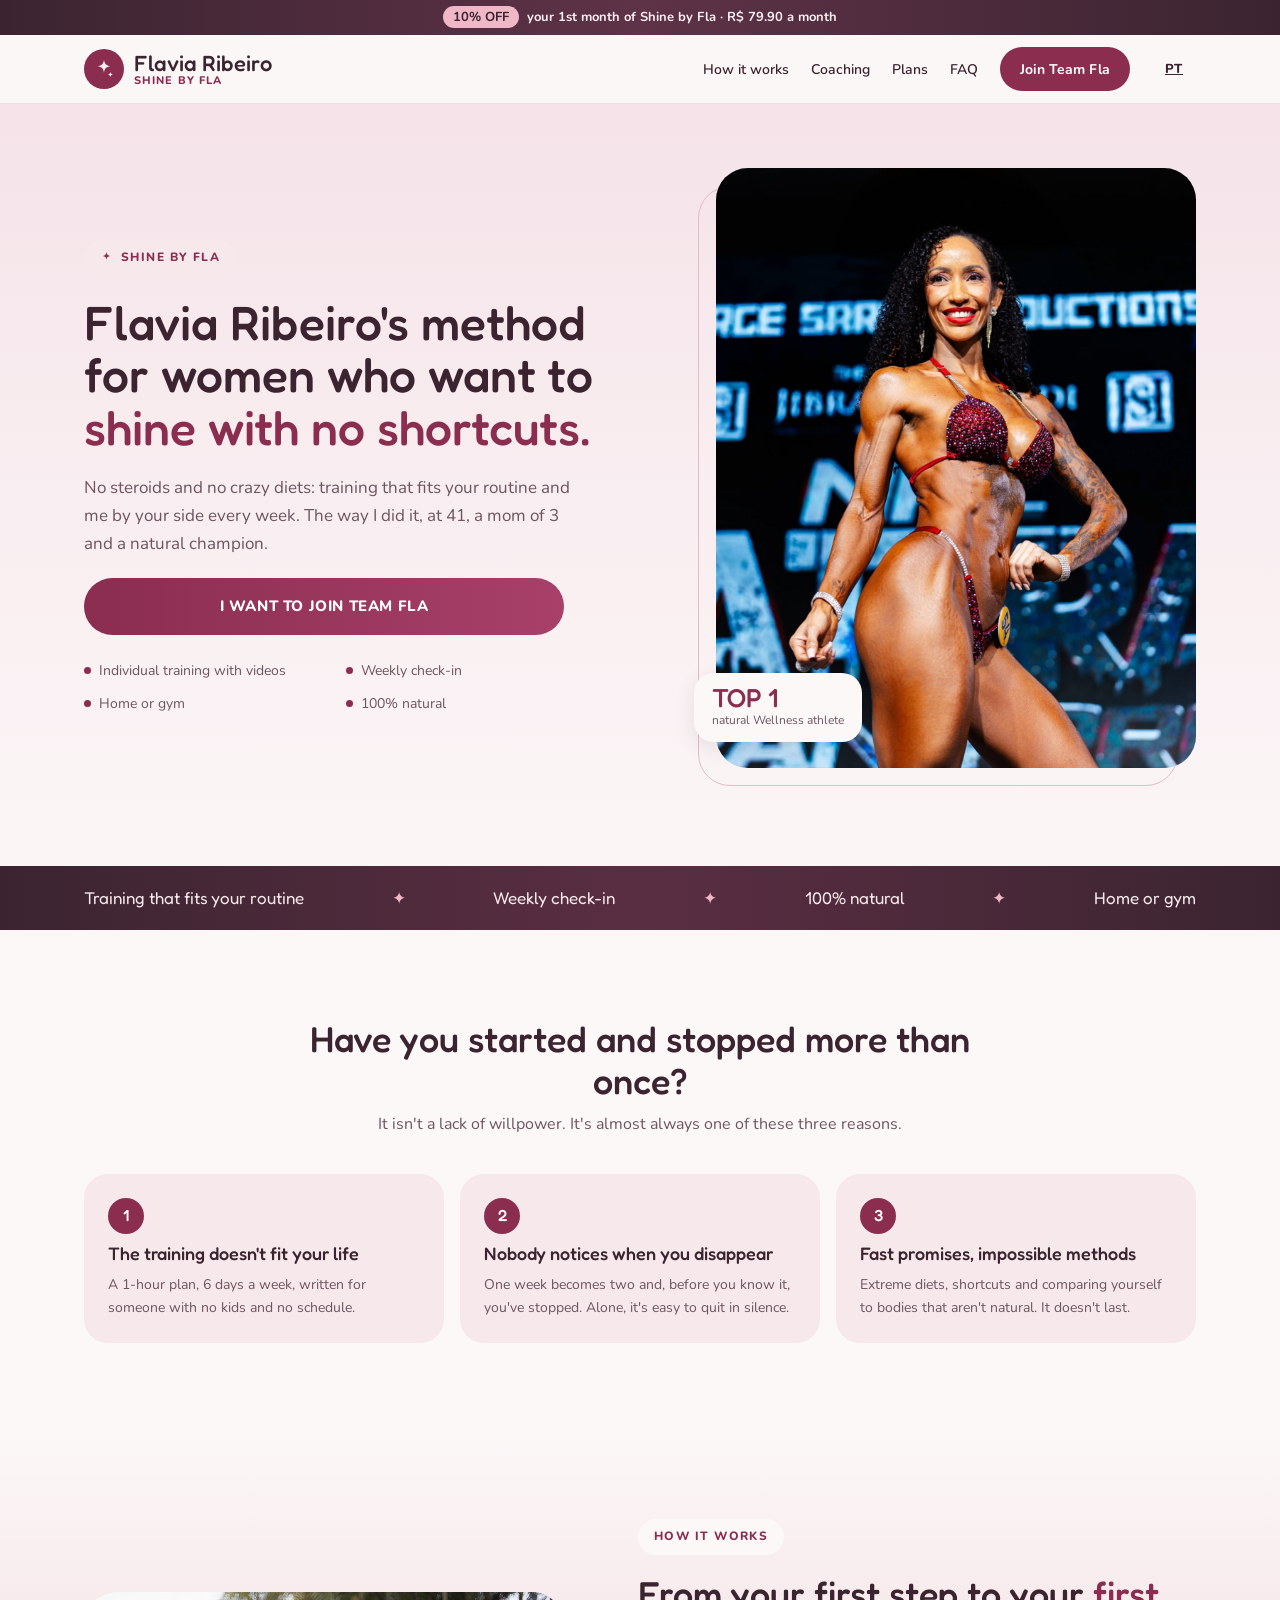
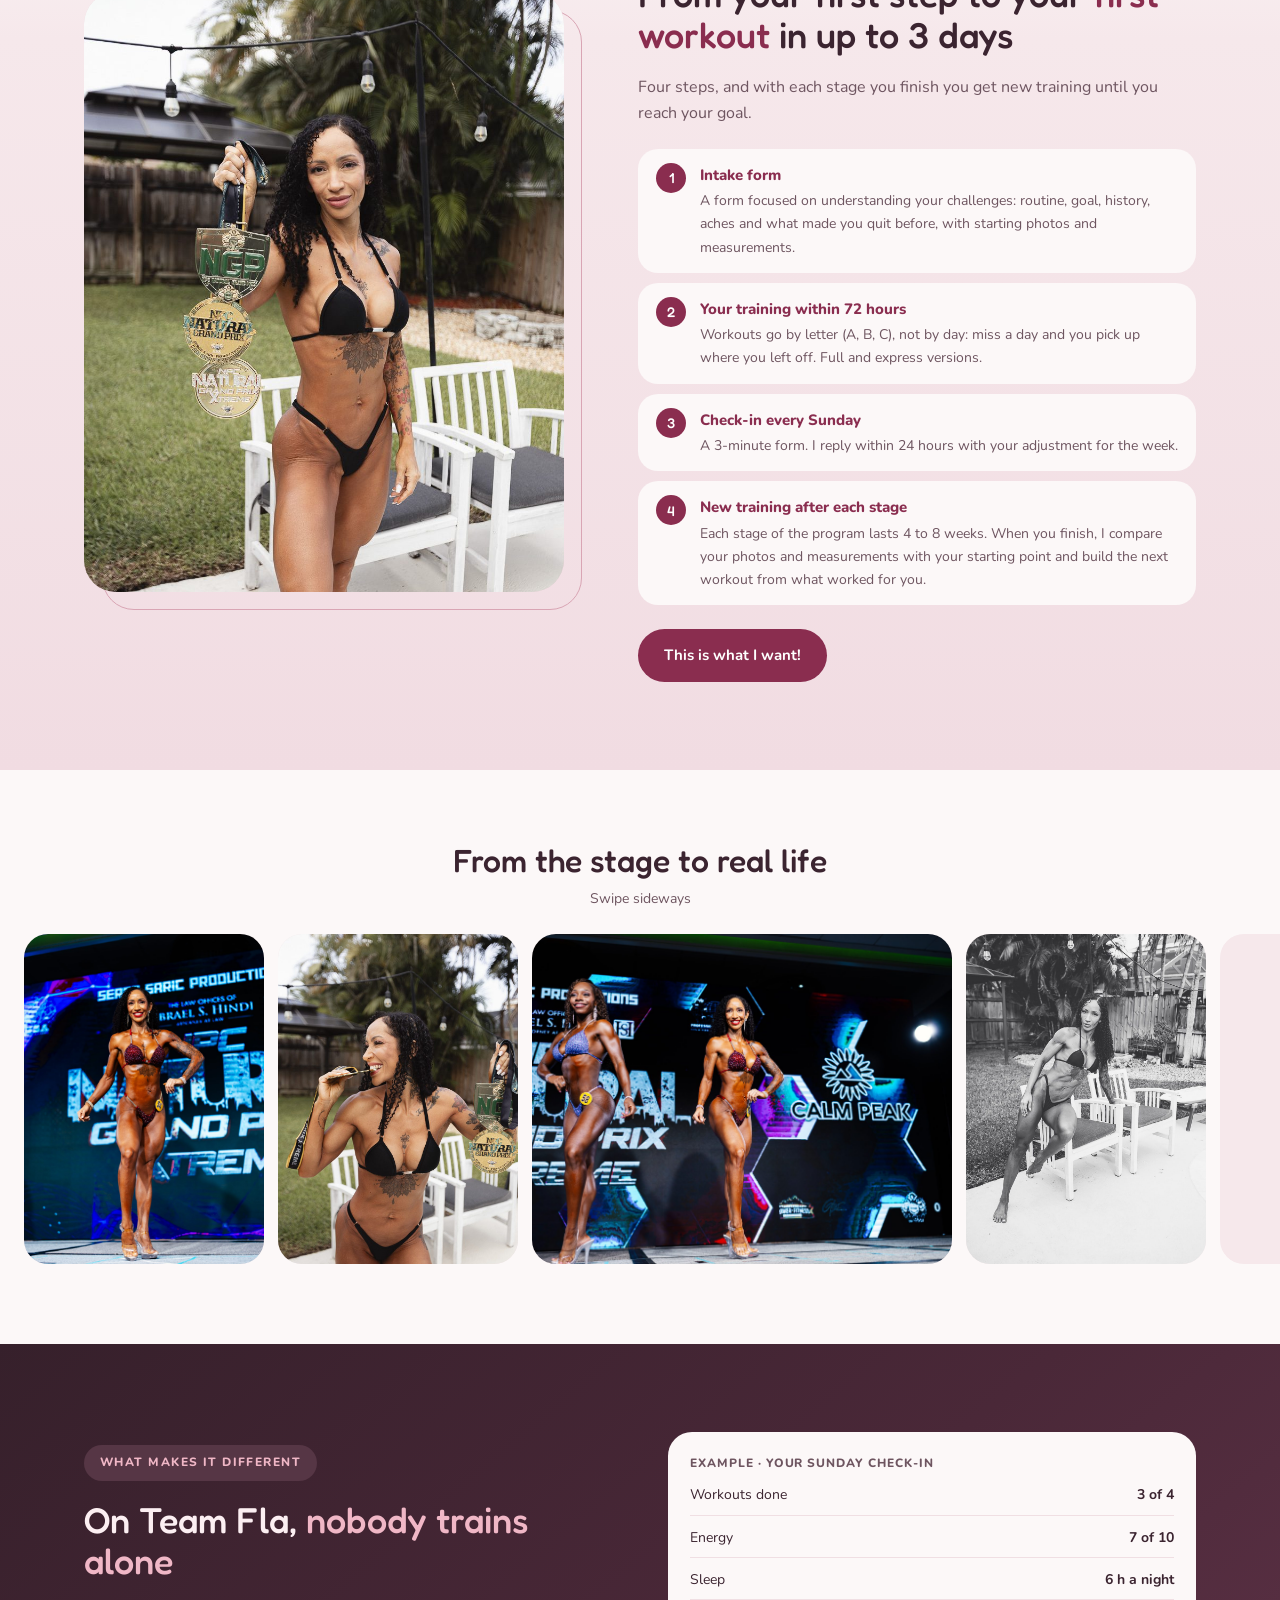
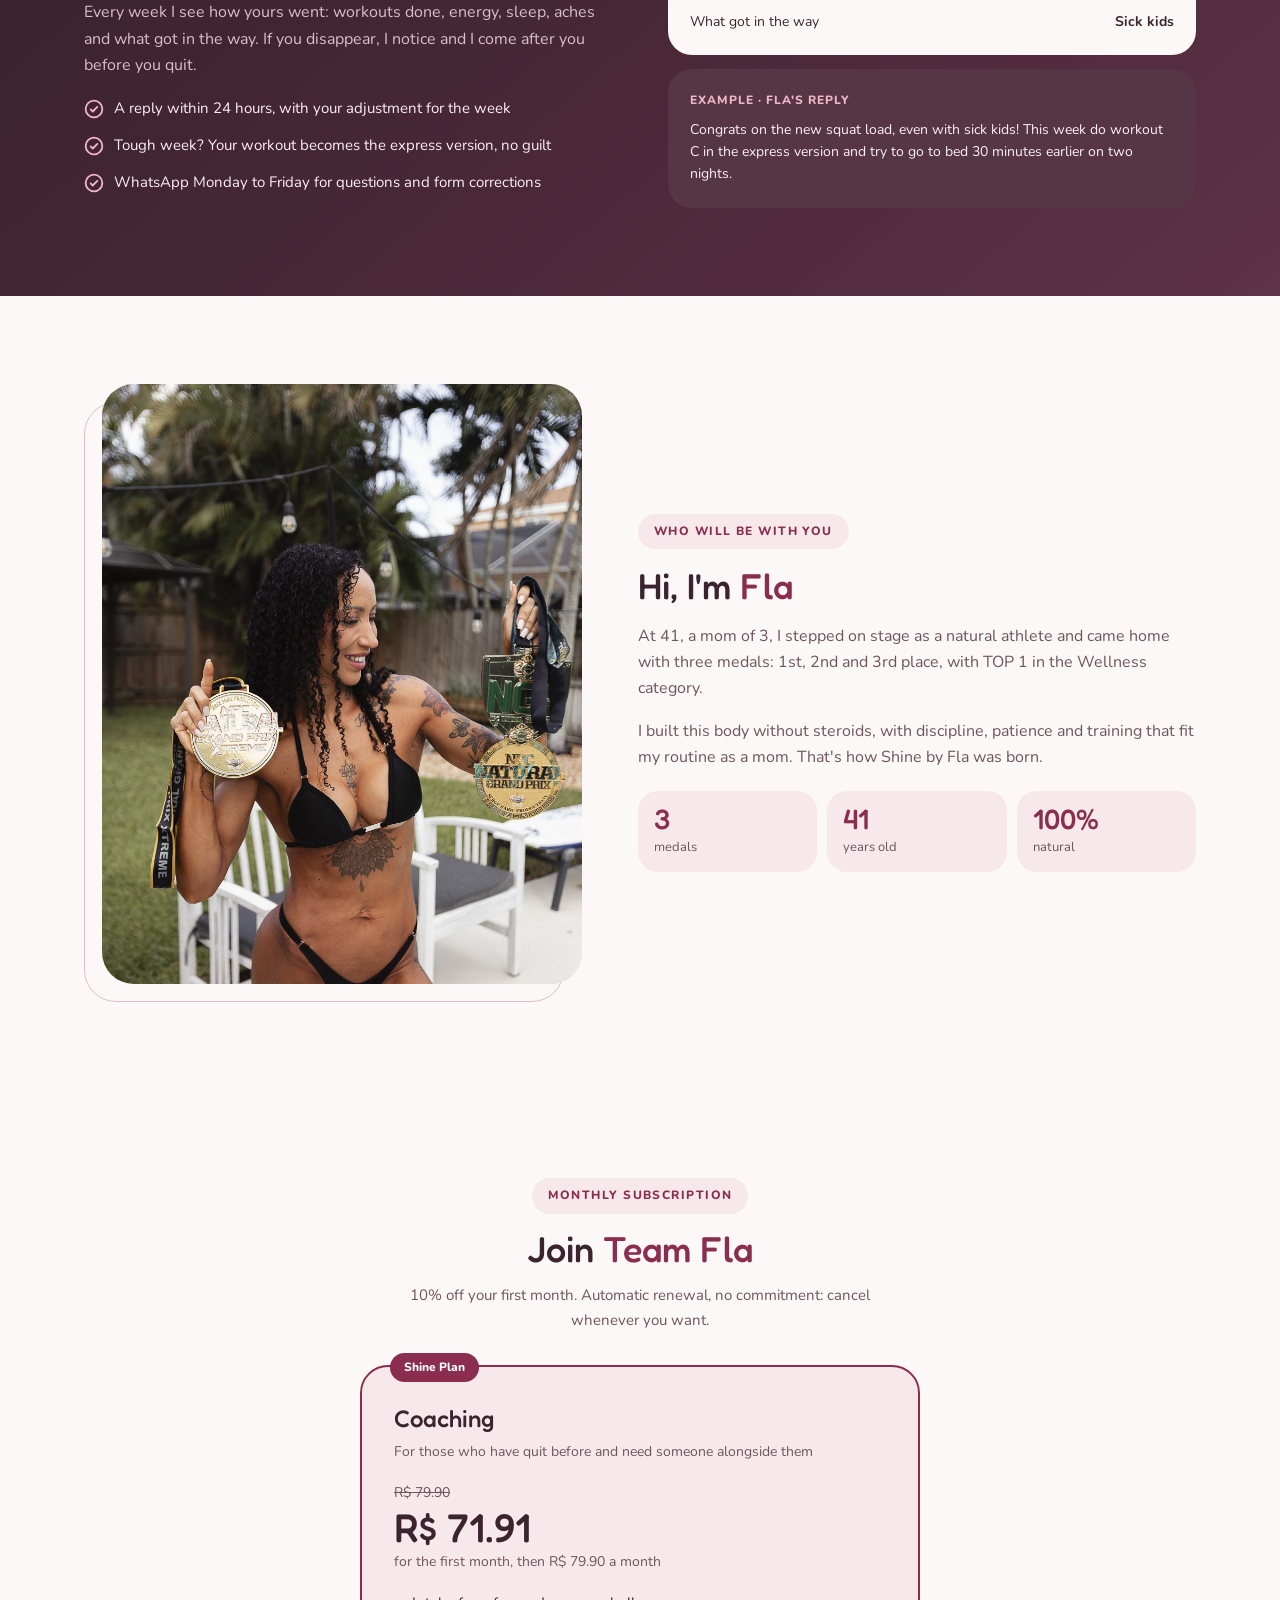
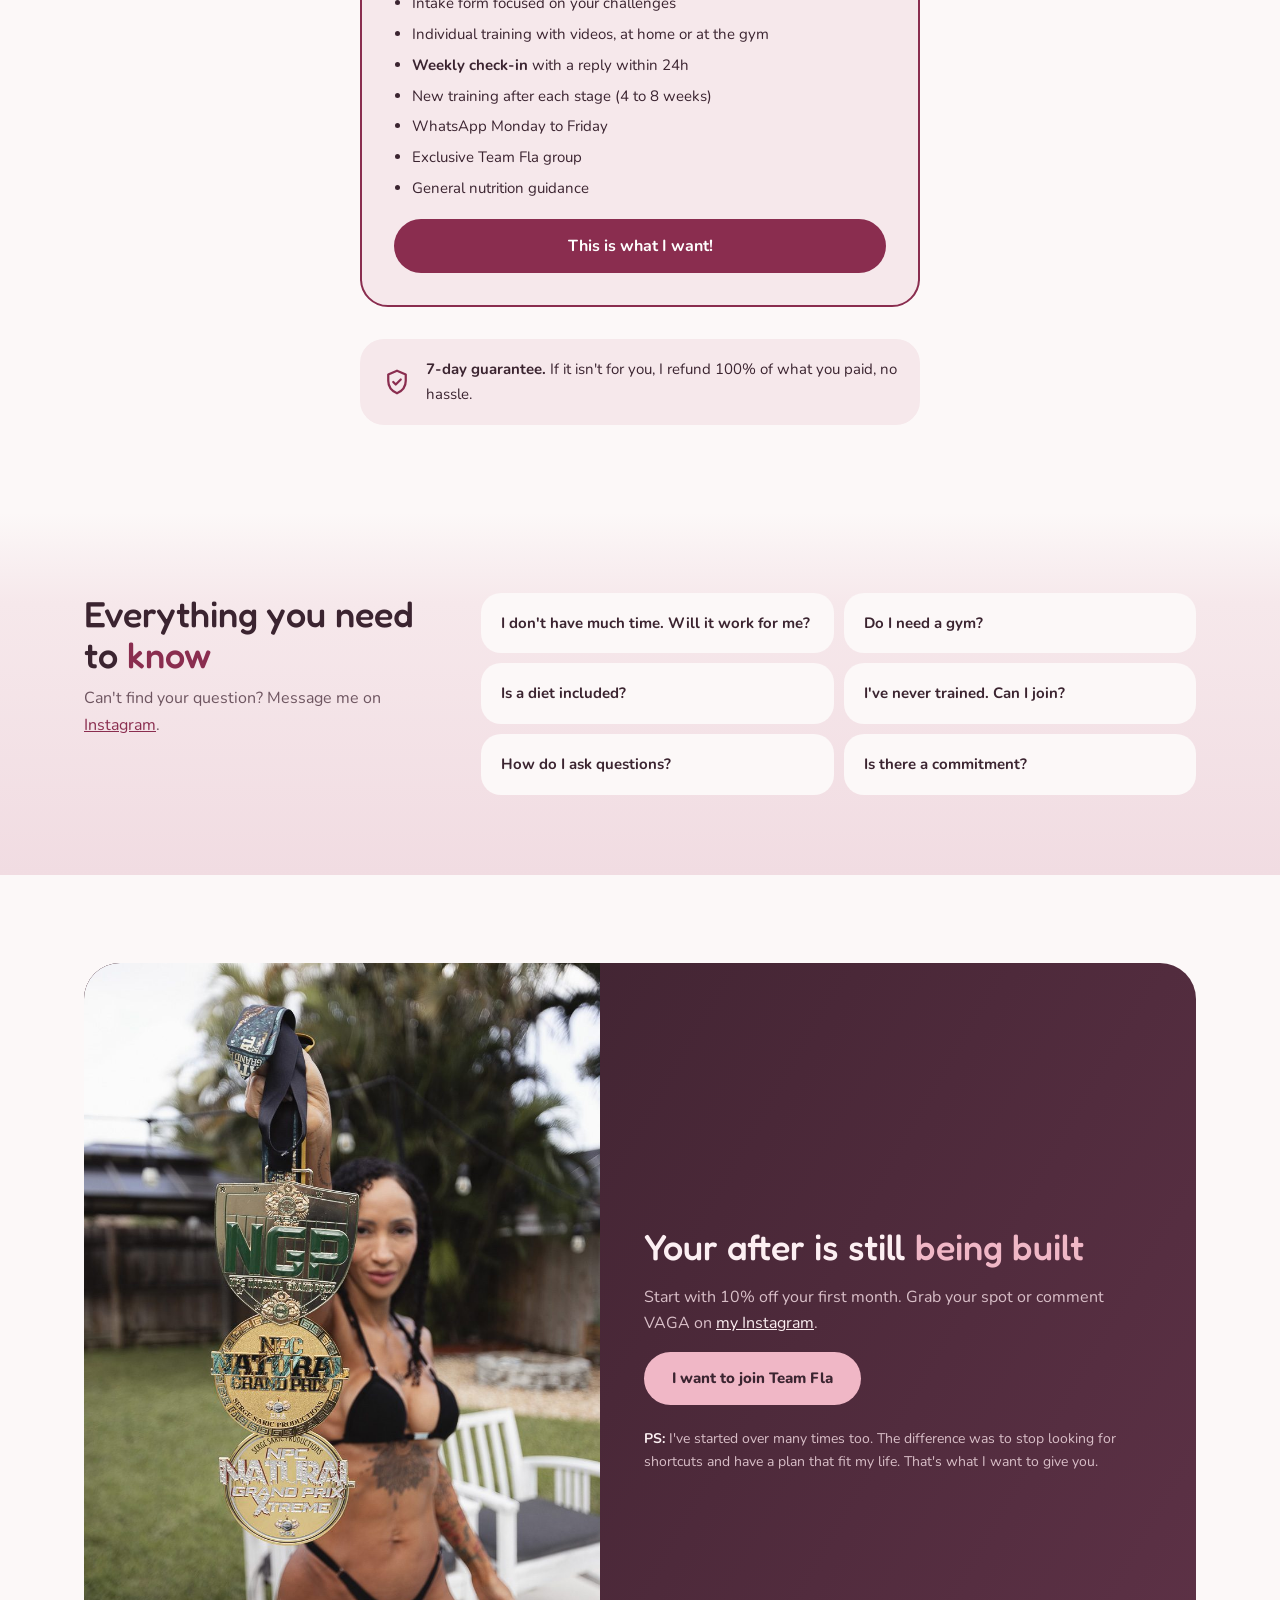
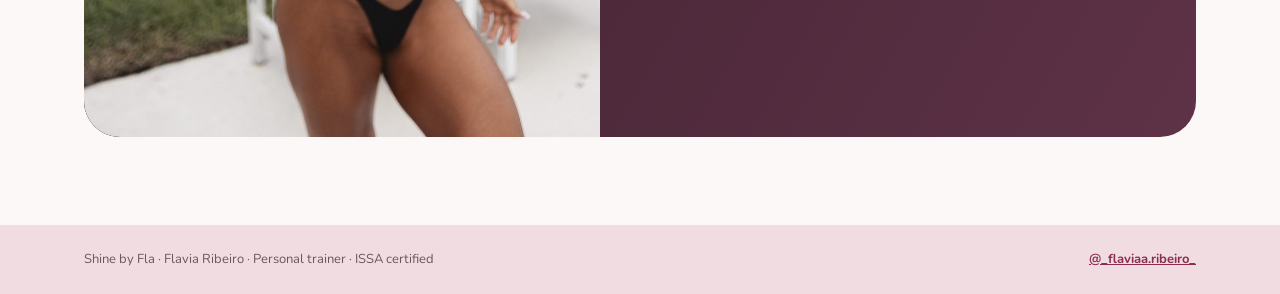
==== commit 59d87eab: "Switch to single monthly subscription plan Apply Flavia's content update on both languages: R$ 79,90" ====
--- a/en/index.html
+++ b/en/index.html
@@ -63,24 +63,23 @@
         "@id": "https://flaribeiro.com/en/#service",
         "name": "Shine by Fla",
         "serviceType": "Online training coaching",
-        "description": "12-week program with individual video workouts, check-ins and coaching, at home or at the gym.",
+        "description": "Monthly subscription with individual video workouts, weekly check-ins and coaching, at home or at the gym.",
         "url": "https://flaribeiro.com/en/",
         "image": "https://flaribeiro.com/images/hero-palco.jpg",
         "provider": { "@id": "https://flaribeiro.com/#flavia" },
         "offers": [
           {
             "@type": "Offer",
-            "name": "Essential",
-            "price": "277.90",
+            "name": "Coaching",
+            "price": "79.90",
             "priceCurrency": "BRL",
-            "url": "https://flaribeiro.com/en/#plans"
-          },
-          {
-            "@type": "Offer",
-            "name": "Coaching",
-            "price": "417.90",
-            "priceCurrency": "BRL",
-            "url": "https://flaribeiro.com/en/#plans"
+            "url": "https://flaribeiro.com/en/#plans",
+            "priceSpecification": {
+              "@type": "UnitPriceSpecification",
+              "price": "79.90",
+              "priceCurrency": "BRL",
+              "unitCode": "MON"
+            }
           }
         ]
       },
@@ -92,9 +91,9 @@
           { "@type": "Question", "name": "I don't have much time. Will it work for me?", "acceptedAnswer": { "@type": "Answer", "text": "Yes. Every workout has an express version, and workouts go by letter: miss a day and you pick up where you left off." } },
           { "@type": "Question", "name": "Do I need a gym?", "acceptedAnswer": { "@type": "Answer", "text": "No. I build your training around what you have, at home or at the gym." } },
           { "@type": "Question", "name": "Is a diet included?", "acceptedAnswer": { "@type": "Answer", "text": "You get general nutrition guidance. An individual meal plan comes from a nutritionist." } },
-          { "@type": "Question", "name": "I've never trained. Can I join?", "acceptedAnswer": { "@type": "Answer", "text": "Yes. Your day 0 form sets your level, and the videos show every exercise." } },
+          { "@type": "Question", "name": "I've never trained. Can I join?", "acceptedAnswer": { "@type": "Answer", "text": "Yes. Your intake form sets your level, and the videos show every exercise." } },
           { "@type": "Question", "name": "How do I ask questions?", "acceptedAnswer": { "@type": "Answer", "text": "On WhatsApp, Monday to Friday. You can send a video of an exercise for me to correct." } },
-          { "@type": "Question", "name": "What happens after the 12 weeks?", "acceptedAnswer": { "@type": "Answer", "text": "In week 10 we talk about your next cycle. Renew before week 12 and you get 10% off." } }
+          { "@type": "Question", "name": "Is there a commitment?", "acceptedAnswer": { "@type": "Answer", "text": "No. The subscription is monthly, renews automatically, and you can cancel whenever you want." } }
         ]
       }
     ]
@@ -127,7 +126,7 @@
   <div class="page">
 
     <header class="site-header">
-      <div class="promo"><span class="promo__tag">30% OFF</span>Shine by Fla founding group · only 10 spots</div>
+      <div class="promo"><span class="promo__tag">10% OFF</span>your 1st month of Shine by Fla · R$ 79.90 a month</div>
       <div class="site-header__bar">
         <a class="brand" href="#top">
           <span class="brand__mark"><svg aria-hidden="true" width="22" height="22"><use href="#i-sparkles"/></svg></span>
@@ -217,11 +216,11 @@
           <div class="split__text split__text--wide stack-18">
             <p class="pill pill--light">HOW IT WORKS</p>
             <h2>From your first step to your <span class="hl">first workout</span> in up to 3 days</h2>
-            <p class="muted">Four steps, and the cycle repeats every 4 weeks until you get where you want to be.</p>
+            <p class="muted">Four steps, and with each stage you finish you get new training until you reach your goal.</p>
             <ol class="steps">
               <li class="step">
                 <span class="num">1</span>
-                <div><h3>Day 0 form</h3><p>Your routine, goal, aches, photos and measurements, plus a 15-minute call.</p></div>
+                <div><h3>Intake form</h3><p>A form focused on understanding your challenges: routine, goal, history, aches and what made you quit before, with starting photos and measurements.</p></div>
               </li>
               <li class="step">
                 <span class="num">2</span>
@@ -233,7 +232,7 @@
               </li>
               <li class="step">
                 <span class="num">4</span>
-                <div><h3>New training every 4 weeks</h3><p>I compare your photos and measurements with day 0 and build the next block from what worked for you.</p></div>
+                <div><h3>New training after each stage</h3><p>Each stage of the program lasts 4 to 8 weeks. When you finish, I compare your photos and measurements with your starting point and build the next workout from what worked for you.</p></div>
               </li>
             </ol>
             <a class="btn btn--accent btn--inline" href="#plans">This is what I want!</a>
@@ -252,11 +251,8 @@
             <img src="../images/galeria-2.jpg" alt="Flavia biting her medal and smiling" width="900" height="1350" style="object-position: center 25%" loading="lazy" decoding="async">
             <img class="rail__wide" src="../images/galeria-3.jpg" alt="Flavia during the stage comparison" width="1800" height="1350" style="object-position: 78% center" loading="lazy" decoding="async">
             <img src="../images/galeria-4.jpg" alt="Black and white photo of Flavia in the backyard" width="900" height="1350" style="object-position: center 40%" loading="lazy" decoding="async">
-            <img src="../images/galeria-5.jpg" alt="Flavia in a side pose on stage" width="1350" height="1800" style="object-position: center 35%" loading="lazy" decoding="async">
-            <img src="../images/galeria-6.jpg" alt="Flavia smiling on stage" width="1350" height="1800" style="object-position: center 30%" loading="lazy" decoding="async">
             <img src="../images/galeria-7.jpg" alt="Flavia in a back pose on stage" width="1350" height="1800" style="object-position: center 35%" loading="lazy" decoding="async">
             <img src="../images/galeria-8.jpg" alt="Flavia walking on stage" width="1350" height="1800" style="object-position: center 40%" loading="lazy" decoding="async">
-            <img src="../images/galeria-9.jpg" alt="Flavia in a front pose on stage" width="1350" height="1800" style="object-position: center 30%" loading="lazy" decoding="async">
           </div>
         </div>
       </section>
@@ -268,7 +264,7 @@
             <h2>On Team Fla, <span class="hl-light">nobody trains alone</span></h2>
             <p class="coach__lede">Every week I see how yours went: workouts done, energy, sleep, aches and what got in the way. If you disappear, I notice and I come after you before you quit.</p>
             <ul class="coach__list">
-              <li><svg aria-hidden="true" width="20" height="20"><use href="#i-check"/></svg><span>A reply within 24 hours: 1 win, 1 adjustment and the focus for the week</span></li>
+              <li><svg aria-hidden="true" width="20" height="20"><use href="#i-check"/></svg><span>A reply within 24 hours, with your adjustment for the week</span></li>
               <li><svg aria-hidden="true" width="20" height="20"><use href="#i-check"/></svg><span>Tough week? Your workout becomes the express version, no guilt</span></li>
               <li><svg aria-hidden="true" width="20" height="20"><use href="#i-check"/></svg><span>WhatsApp Monday to Friday for questions and form corrections</span></li>
             </ul>
@@ -283,7 +279,7 @@
             </div>
             <div class="reply">
               <p class="card-label">Example · Fla's reply</p>
-              <p>Win: a new squat load even with sick kids. Adjustment: this week do workout C in the express version. Focus: go to bed 30 minutes earlier on two nights.</p>
+              <p>Congrats on the new squat load, even with sick kids! This week do workout C in the express version and try to go to bed 30 minutes earlier on two nights.</p>
             </div>
           </div>
         </div>
@@ -311,49 +307,33 @@
 
       <section id="plans" class="plans">
         <div class="plans__head">
-          <p class="pill pill--soft">12-WEEK PLANS</p>
-          <h2>Choose how to join <span class="hl">Team Fla</span></h2>
-          <p><strong>Founding group:</strong> 10 spots at 30% off, in exchange for your testimonial at the end of the 12 weeks.</p>
-        </div>
-        <div class="plans__grid">
-          <div class="plan">
-            <div>
-              <h3>Essential</h3>
-              <p class="plan__for">For those who already train and want direction</p>
-            </div>
-            <div>
-              <p class="plan__note"><s>R$ 397</s> for the founding group</p>
-              <p class="plan__price">R$ 277.90</p>
-              <p class="plan__note">for 12 weeks</p>
-            </div>
-            <ul class="plan__list">
-              <li>Individual training with videos</li>
-              <li>Check-in every 2 weeks</li>
-              <li>New training every 4 weeks</li>
-              <li>WhatsApp Monday to Friday</li>
-              <li>General nutrition guidance</li>
-            </ul>
-            <a class="btn btn--soft btn--plan" href="https://wa.me/17543263220?text=Hi%20Fla!%20I%20want%20to%20join%20Team%20Fla%20on%20the%20Essential%20plan." rel="noopener">I want Essential</a>
-          </div>
+          <p class="pill pill--soft">MONTHLY SUBSCRIPTION</p>
+          <h2>Join <span class="hl">Team Fla</span></h2>
+          <p>10% off your first month. Automatic renewal, no commitment: cancel whenever you want.</p>
+        </div>
+        <div class="plans__grid plans__grid--single">
           <div class="plan plan--featured">
-            <p class="plan__flag">Recommended</p>
+            <p class="plan__flag">Shine Plan</p>
             <div>
               <h3>Coaching</h3>
               <p class="plan__for">For those who have quit before and need someone alongside them</p>
             </div>
             <div>
-              <p class="plan__note"><s>R$ 597</s> for the founding group</p>
-              <p class="plan__price">R$ 417.90</p>
-              <p class="plan__note">for 12 weeks</p>
+              <p class="plan__note"><s>R$ 79.90</s></p>
+              <p class="plan__price">R$ 71.91</p>
+              <p class="plan__note">for the first month, then R$ 79.90 a month</p>
             </div>
             <ul class="plan__list">
-              <li>Everything in Essential</li>
+              <li>Intake form focused on your challenges</li>
+              <li>Individual training with videos, at home or at the gym</li>
               <li><strong>Weekly check-in</strong> with a reply within 24h</li>
-              <li>15-minute call every 4 weeks</li>
+              <li>New training after each stage (4 to 8 weeks)</li>
+              <li>WhatsApp Monday to Friday</li>
               <li>Exclusive Team Fla group</li>
-              <li>Photo and measurement comparison with day 0</li>
+              <li>General nutrition guidance</li>
             </ul>
-            <a class="btn btn--accent btn--plan" href="https://wa.me/17543263220?text=Hi%20Fla!%20I%20want%20to%20join%20Team%20Fla%20on%20the%20Coaching%20plan." rel="noopener">This is what I want!</a>
+            <!-- Replace with the subscription payment link once checkout is ready. -->
+            <a class="btn btn--accent btn--plan" href="https://wa.me/17543263220?text=Hi%20Fla!%20I%20want%20to%20subscribe%20to%20the%20Team%20Fla%20Coaching%20plan." rel="noopener">This is what I want!</a>
           </div>
         </div>
         <div class="guarantee">
@@ -372,9 +352,9 @@
             <details><summary>I don't have much time. Will it work for me?</summary><p>Yes. Every workout has an express version, and workouts go by letter: miss a day and you pick up where you left off.</p></details>
             <details><summary>Do I need a gym?</summary><p>No. I build your training around what you have, at home or at the gym.</p></details>
             <details><summary>Is a diet included?</summary><p>You get general nutrition guidance. An individual meal plan comes from a nutritionist.</p></details>
-            <details><summary>I've never trained. Can I join?</summary><p>Yes. Your day 0 form sets your level, and the videos show every exercise.</p></details>
+            <details><summary>I've never trained. Can I join?</summary><p>Yes. Your intake form sets your level, and the videos show every exercise.</p></details>
             <details><summary>How do I ask questions?</summary><p>On WhatsApp, Monday to Friday. You can send a video of an exercise for me to correct.</p></details>
-            <details><summary>What happens after the 12 weeks?</summary><p>In week 10 we talk about your next cycle. Renew before week 12 and you get 10% off.</p></details>
+            <details><summary>Is there a commitment?</summary><p>No. The subscription is monthly, renews automatically, and you can cancel whenever you want.</p></details>
           </div>
         </div>
       </section>
@@ -384,7 +364,7 @@
           <img src="../images/cta-medalhas.jpg" alt="Flavia raising her medals in the foreground" width="900" height="1350" loading="lazy" decoding="async">
           <div class="final__copy">
             <h2>Your after is still <span class="hl-light">being built</span></h2>
-            <p>There are only 10 spots in the Team Fla founding group. Grab yours or comment SPOT on <a href="https://www.instagram.com/_flaviaa.ribeiro_/" rel="noopener">my Instagram</a>.</p>
+            <p>Start with 10% off your first month. Grab your spot or comment VAGA on <a href="https://www.instagram.com/_flaviaa.ribeiro_/" rel="noopener">my Instagram</a>.</p>
             <a class="btn btn--rose" href="#plans">I want to join Team Fla</a>
             <p class="final__ps"><strong>PS:</strong> I've started over many times too. The difference was to stop looking for shortcuts and have a plan that fit my life. That's what I want to give you.</p>
           </div>
--- a/styles.css
+++ b/styles.css
@@ -408,6 +408,8 @@
 .plans__head > p:last-child { color: var(--muted); font-size: 15px; max-width: 520px; }
 .plans__head strong { color: var(--ink); }
 .plans__grid { display: flex; flex-wrap: wrap; gap: 20px; align-items: stretch; }
+.plans__grid--single { justify-content: center; }
+.plans__grid--single .plan { flex: 0 1 560px; }
 .plan {
   flex: 1 1 320px;
   min-width: 0;
@@ -438,6 +440,9 @@
 .plan__price { font-family: var(--display); font-weight: 500; font-size: 40px; line-height: 1.15; }
 .plan__list { padding-left: 18px; display: flex; flex-direction: column; gap: 6px; font-size: 15px; }
 .guarantee {
+  width: 100%;
+  max-width: 560px;
+  margin: 0 auto;
   display: flex;
   flex-wrap: wrap;
   gap: 14px;
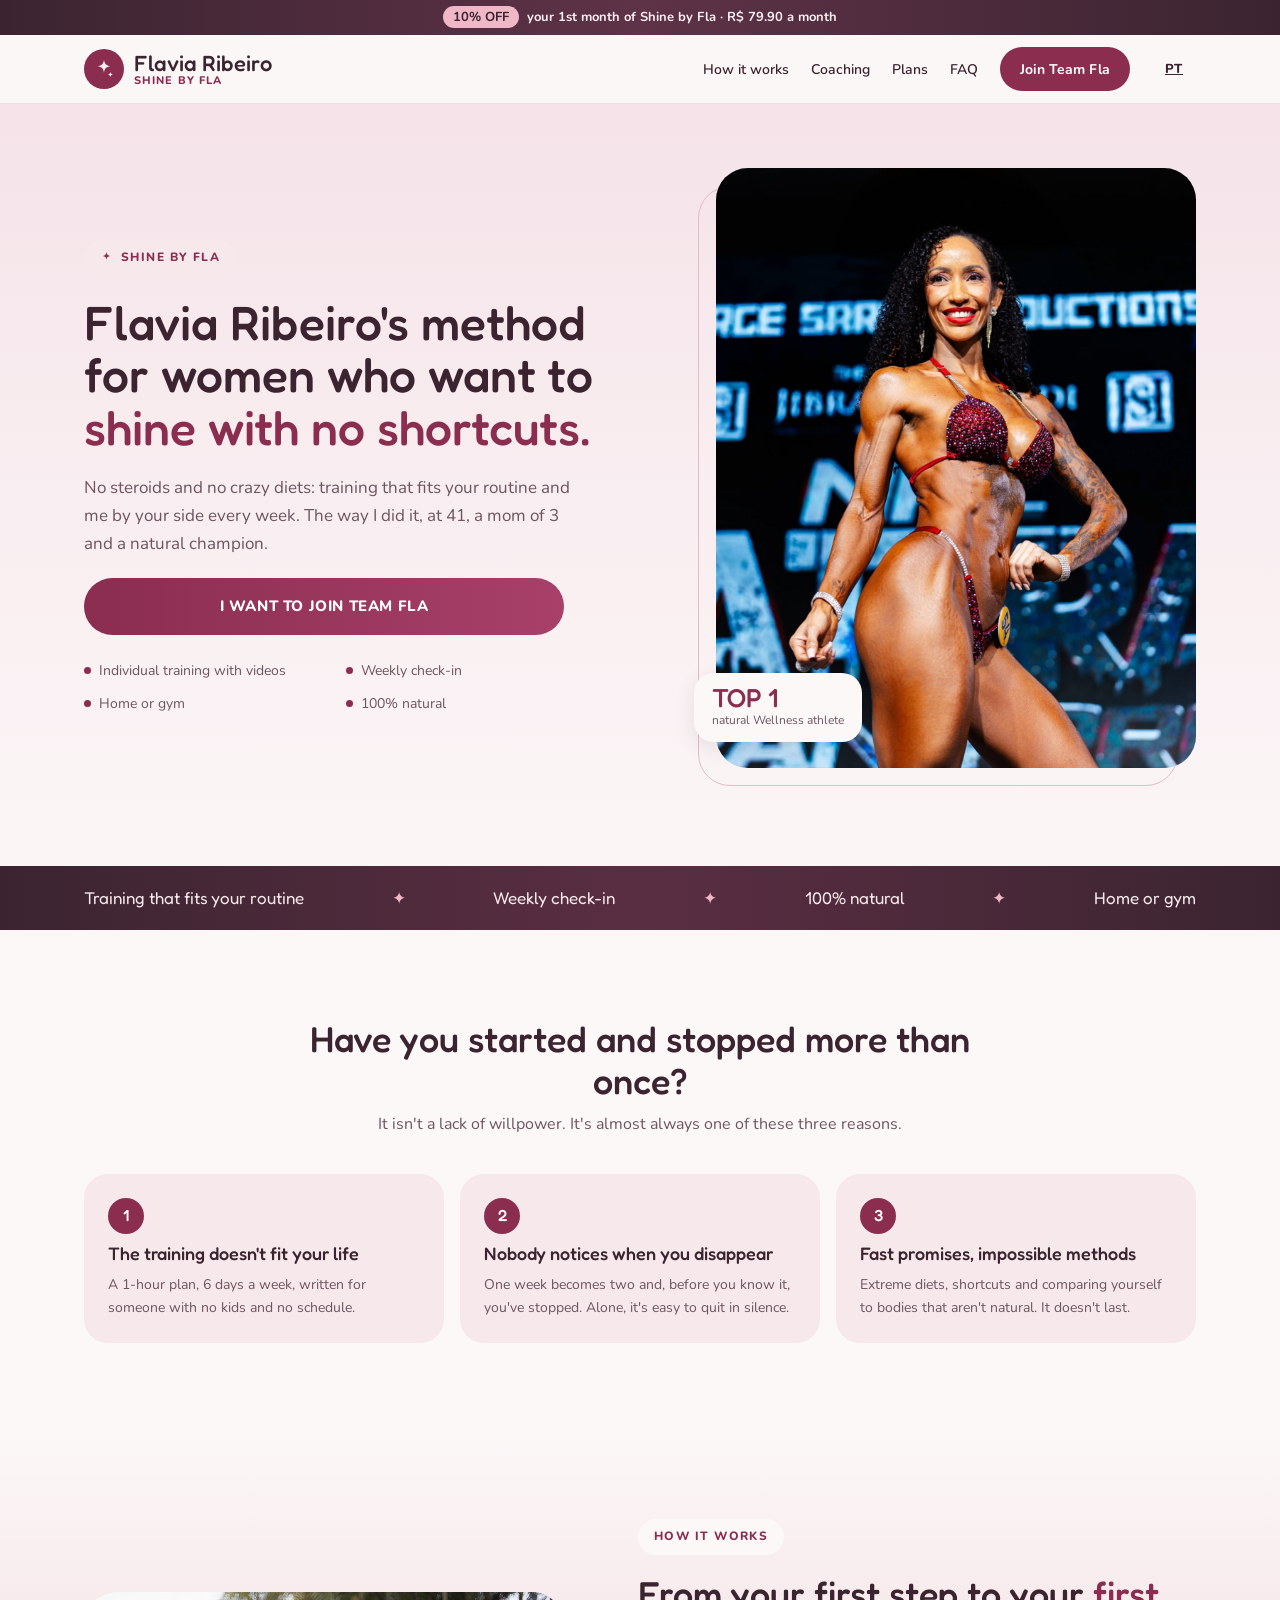
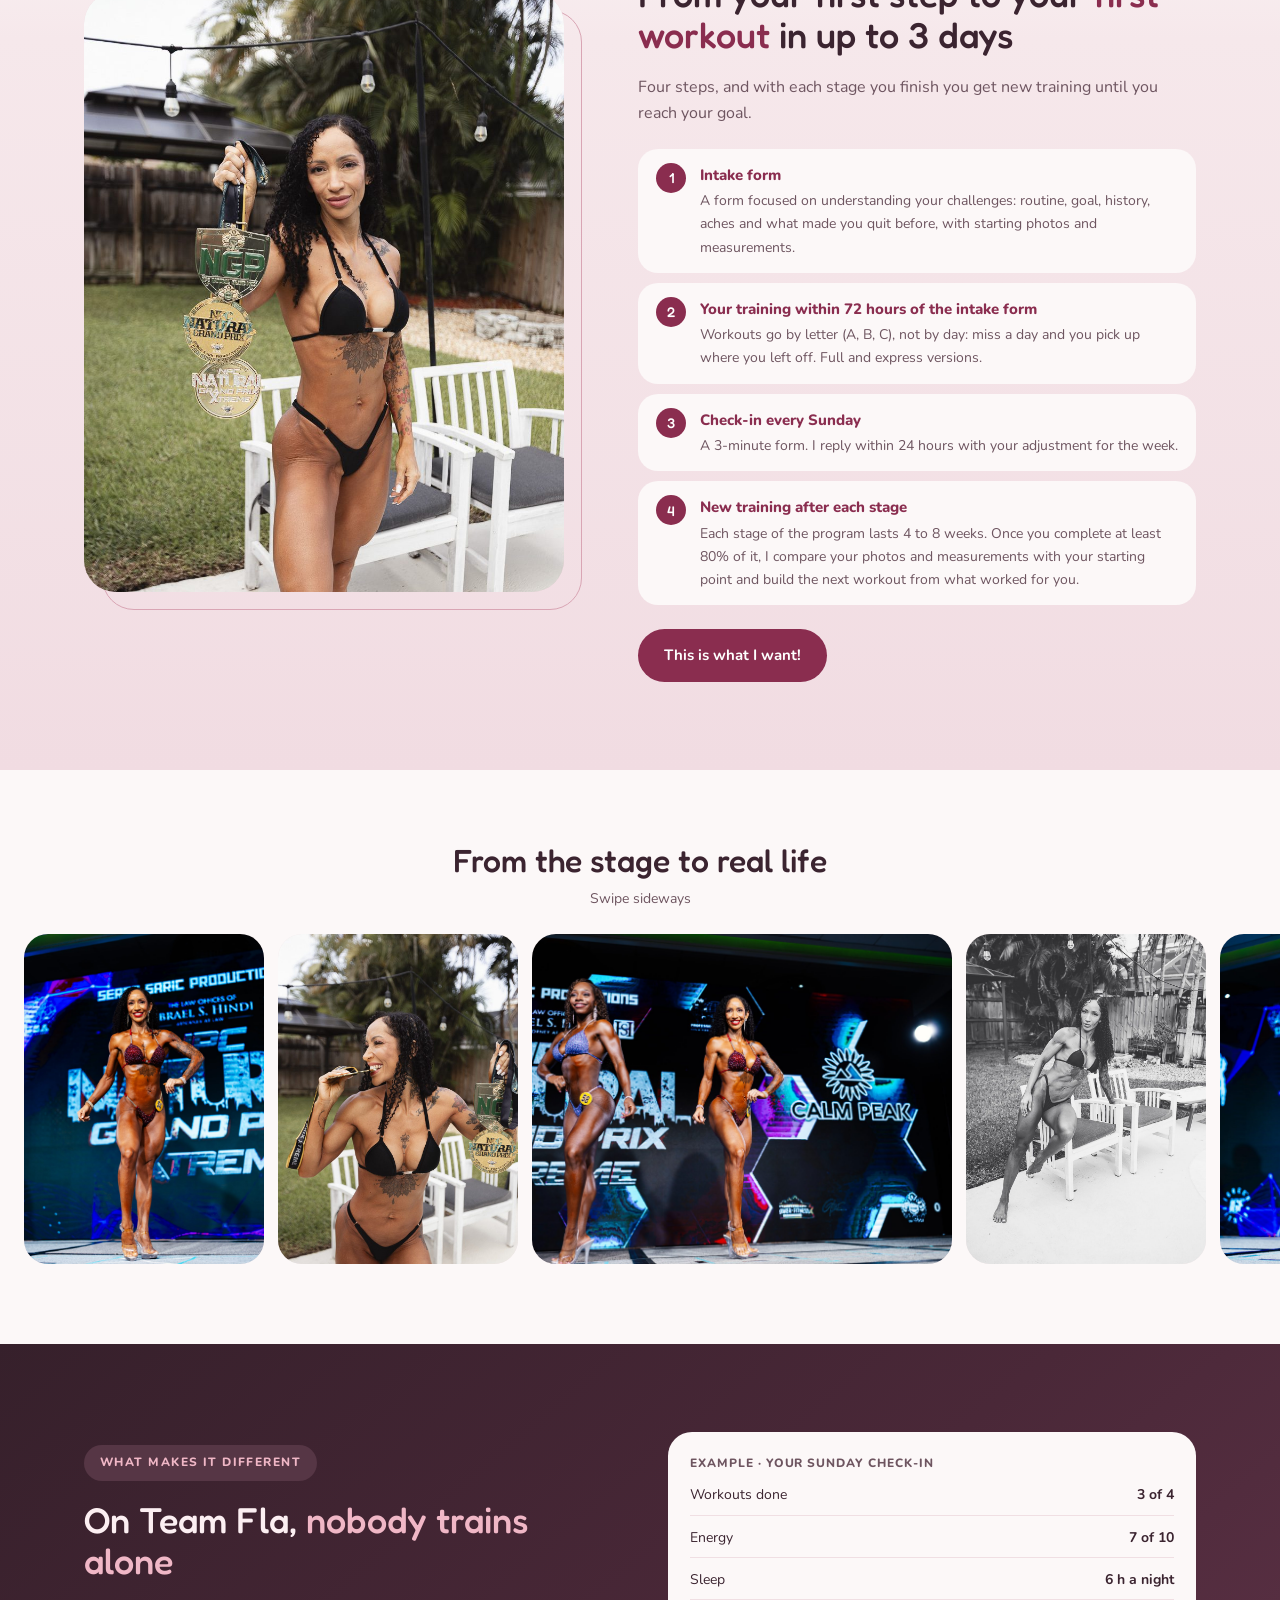
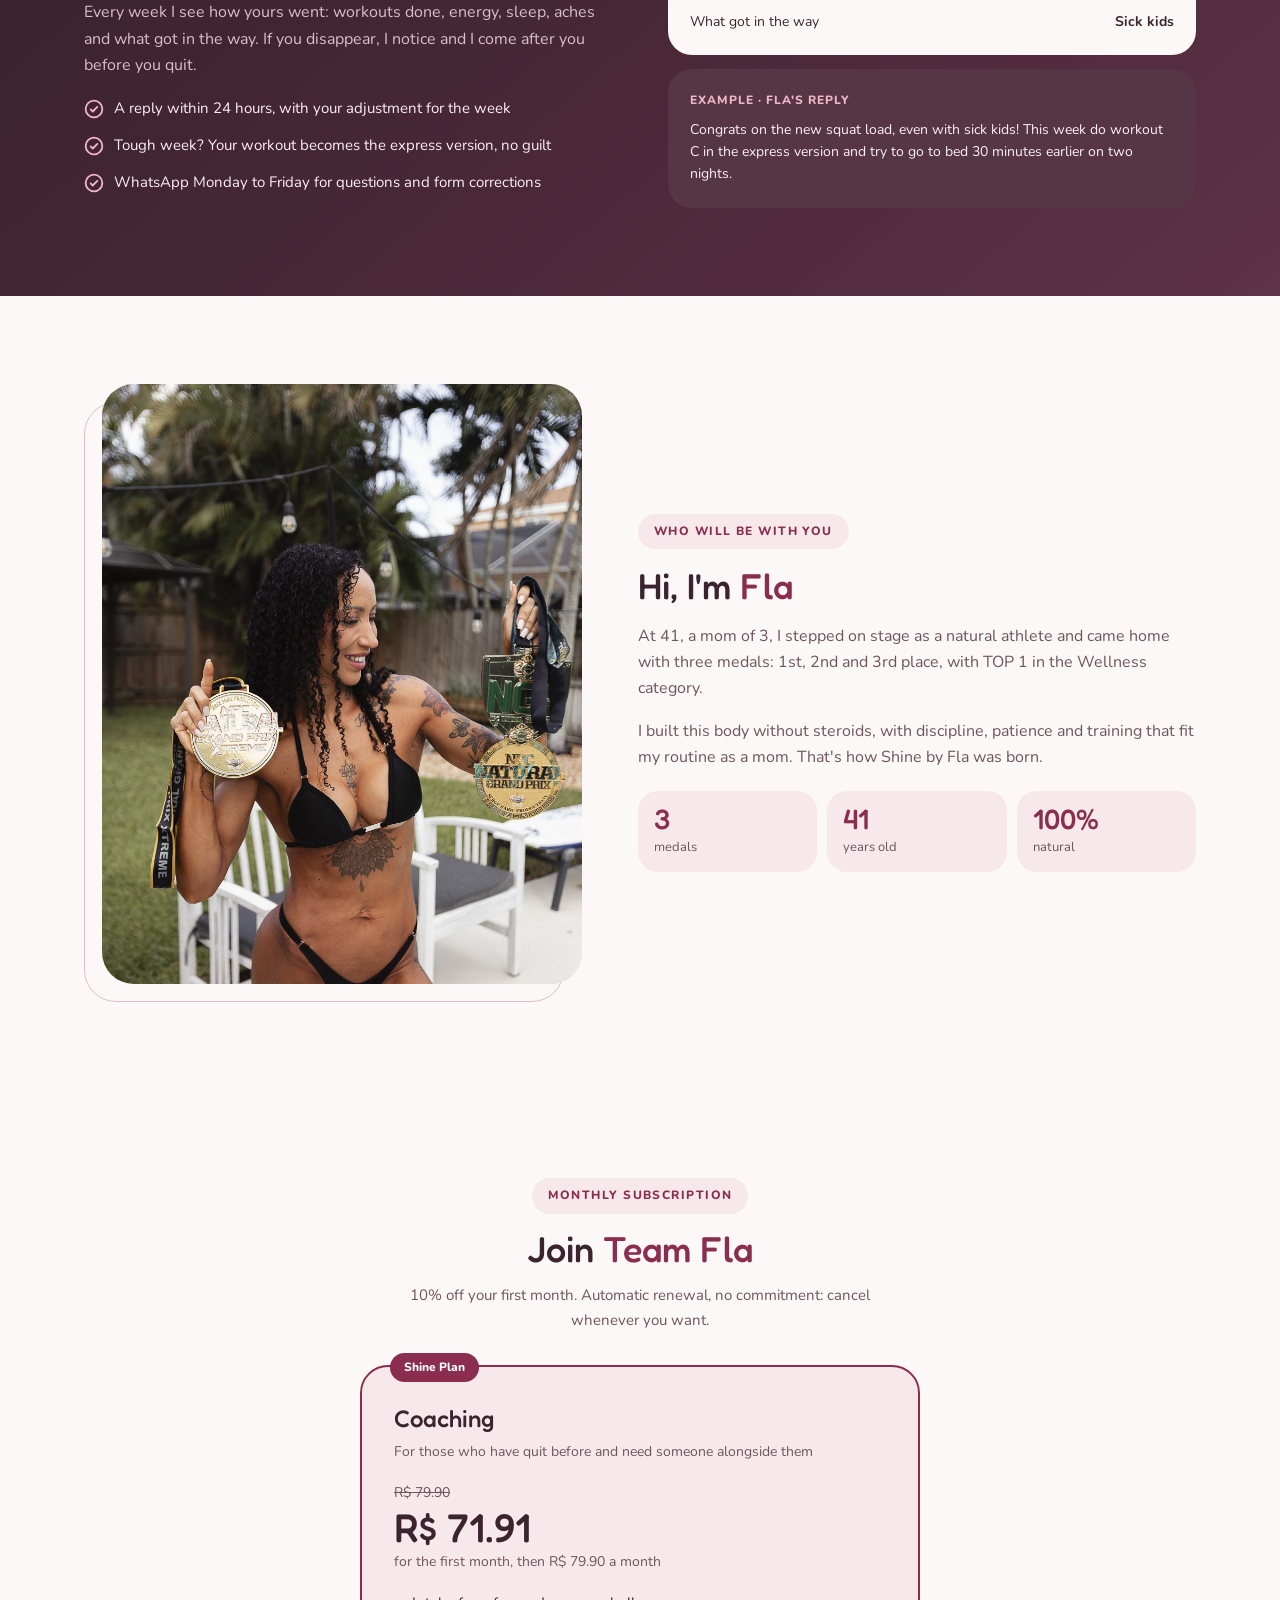
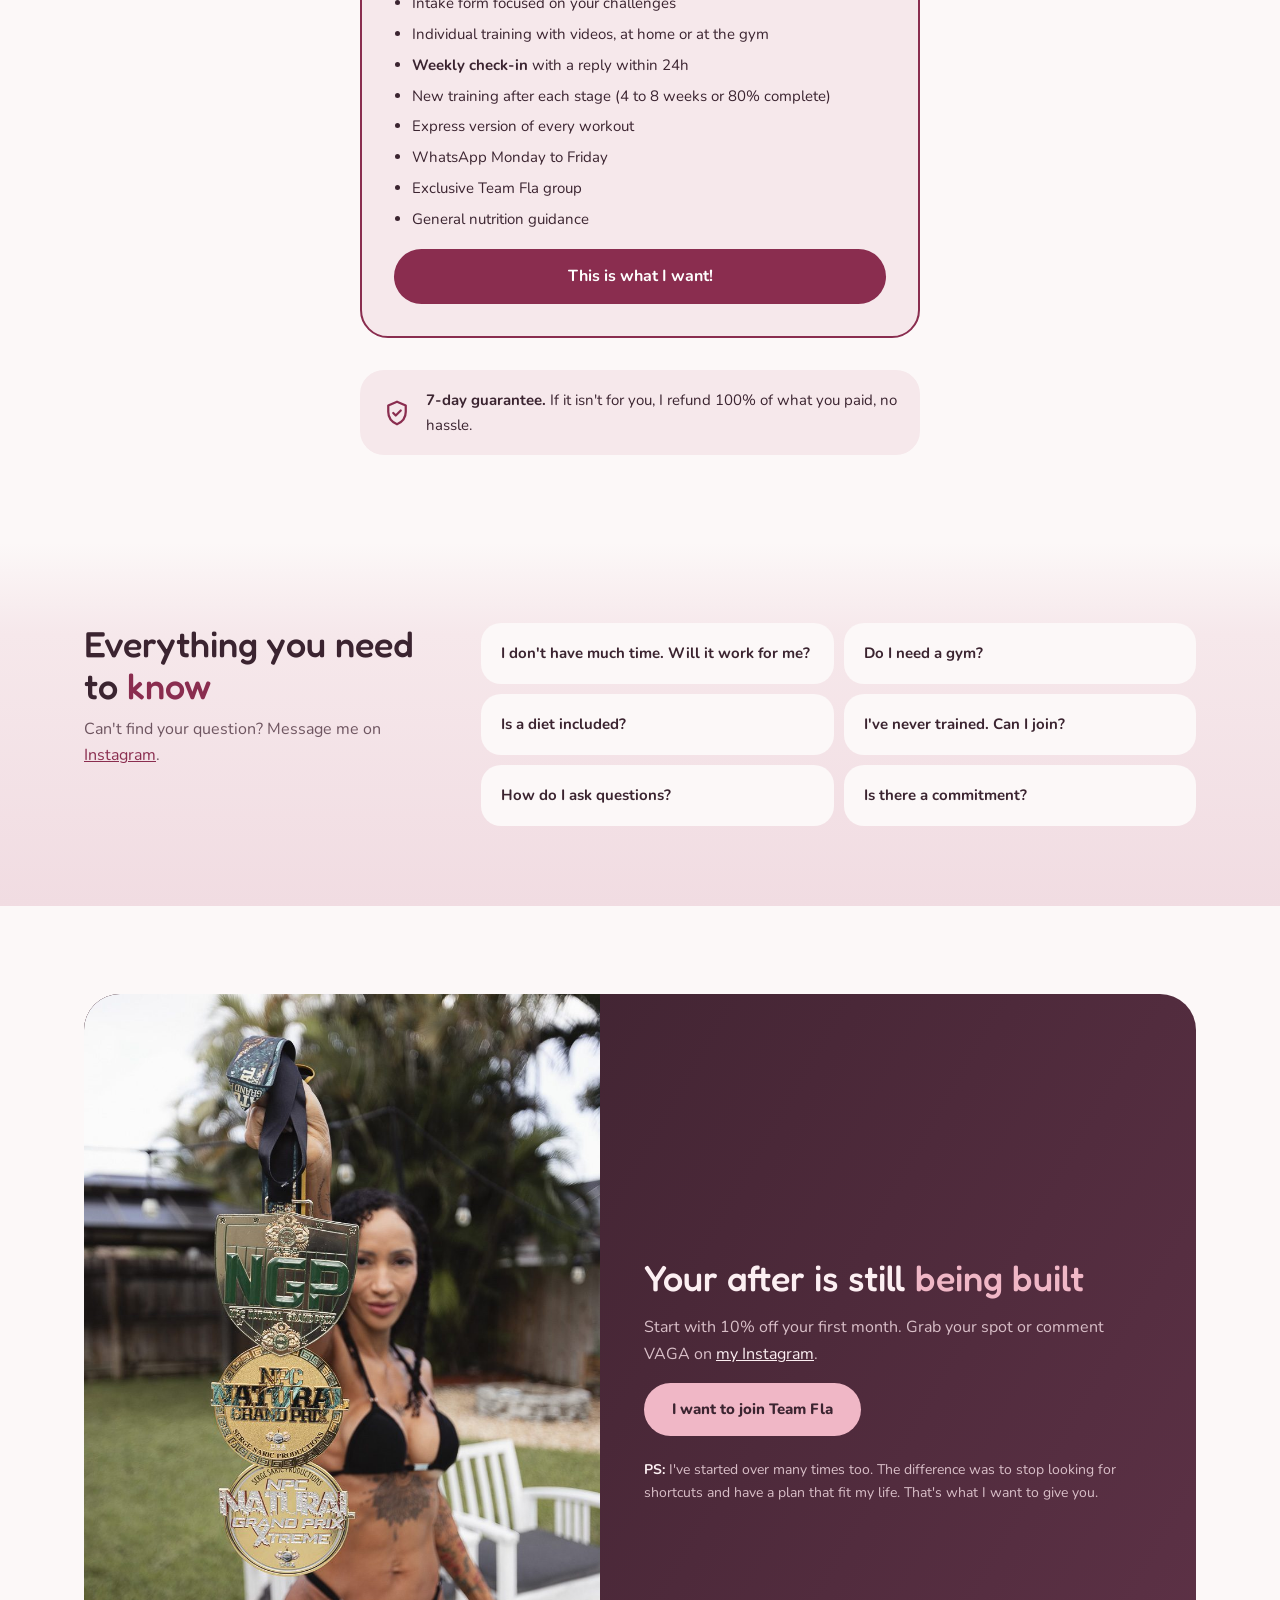
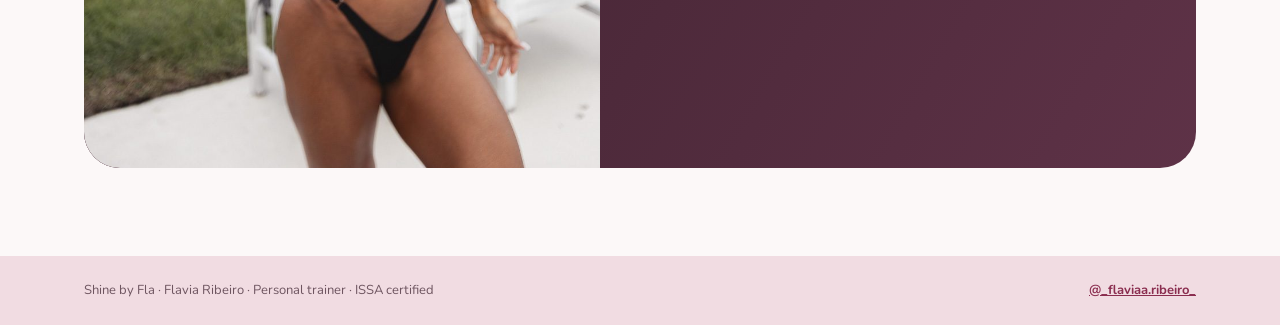
==== commit 9ea770aa: "Refine plan list and how-it-works timing copy Add the 80% stage completion rule and the express vers" ====
--- a/en/index.html
+++ b/en/index.html
@@ -224,7 +224,7 @@
               </li>
               <li class="step">
                 <span class="num">2</span>
-                <div><h3>Your training within 72 hours</h3><p>Workouts go by letter (A, B, C), not by day: miss a day and you pick up where you left off. Full and express versions.</p></div>
+                <div><h3>Your training within 72 hours of the intake form</h3><p>Workouts go by letter (A, B, C), not by day: miss a day and you pick up where you left off. Full and express versions.</p></div>
               </li>
               <li class="step">
                 <span class="num">3</span>
@@ -232,7 +232,7 @@
               </li>
               <li class="step">
                 <span class="num">4</span>
-                <div><h3>New training after each stage</h3><p>Each stage of the program lasts 4 to 8 weeks. When you finish, I compare your photos and measurements with your starting point and build the next workout from what worked for you.</p></div>
+                <div><h3>New training after each stage</h3><p>Each stage of the program lasts 4 to 8 weeks. Once you complete at least 80% of it, I compare your photos and measurements with your starting point and build the next workout from what worked for you.</p></div>
               </li>
             </ol>
             <a class="btn btn--accent btn--inline" href="#plans">This is what I want!</a>
@@ -327,7 +327,8 @@
               <li>Intake form focused on your challenges</li>
               <li>Individual training with videos, at home or at the gym</li>
               <li><strong>Weekly check-in</strong> with a reply within 24h</li>
-              <li>New training after each stage (4 to 8 weeks)</li>
+              <li>New training after each stage (4 to 8 weeks or 80% complete)</li>
+              <li>Express version of every workout</li>
               <li>WhatsApp Monday to Friday</li>
               <li>Exclusive Team Fla group</li>
               <li>General nutrition guidance</li>
